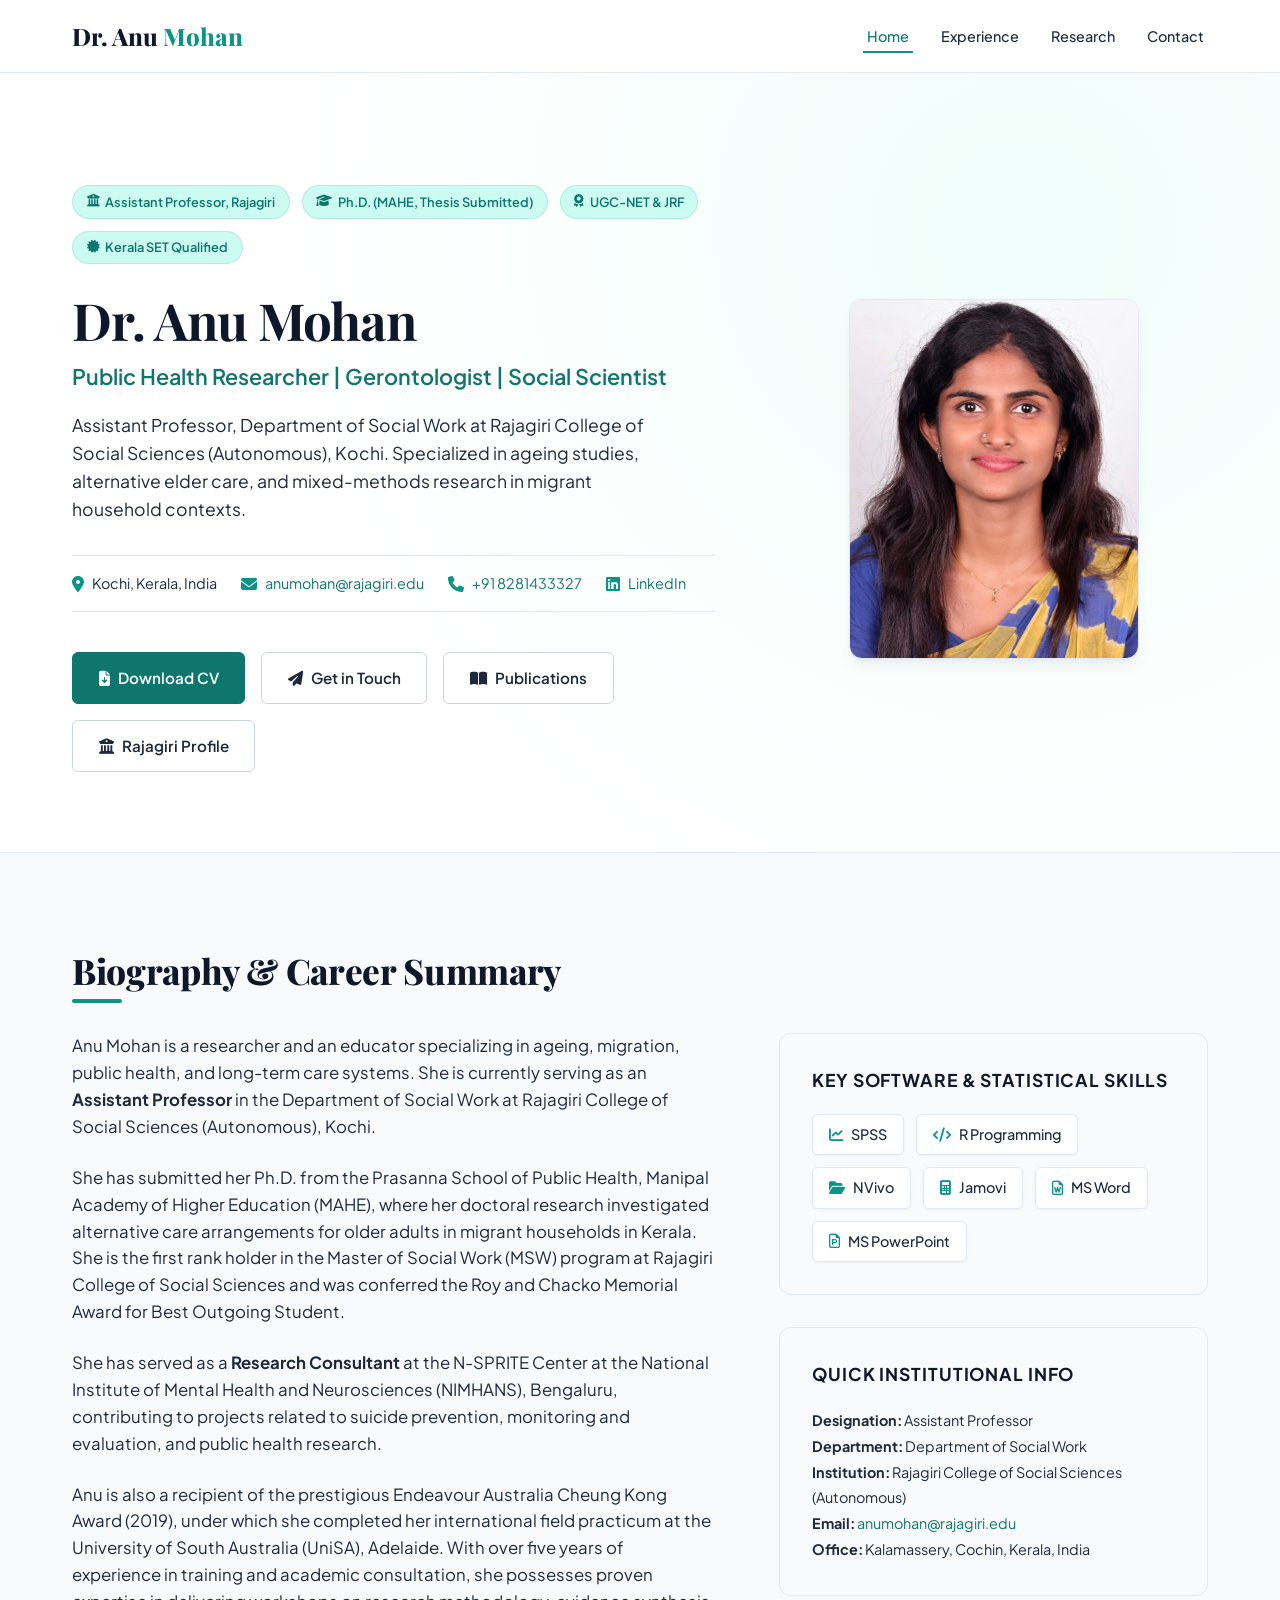
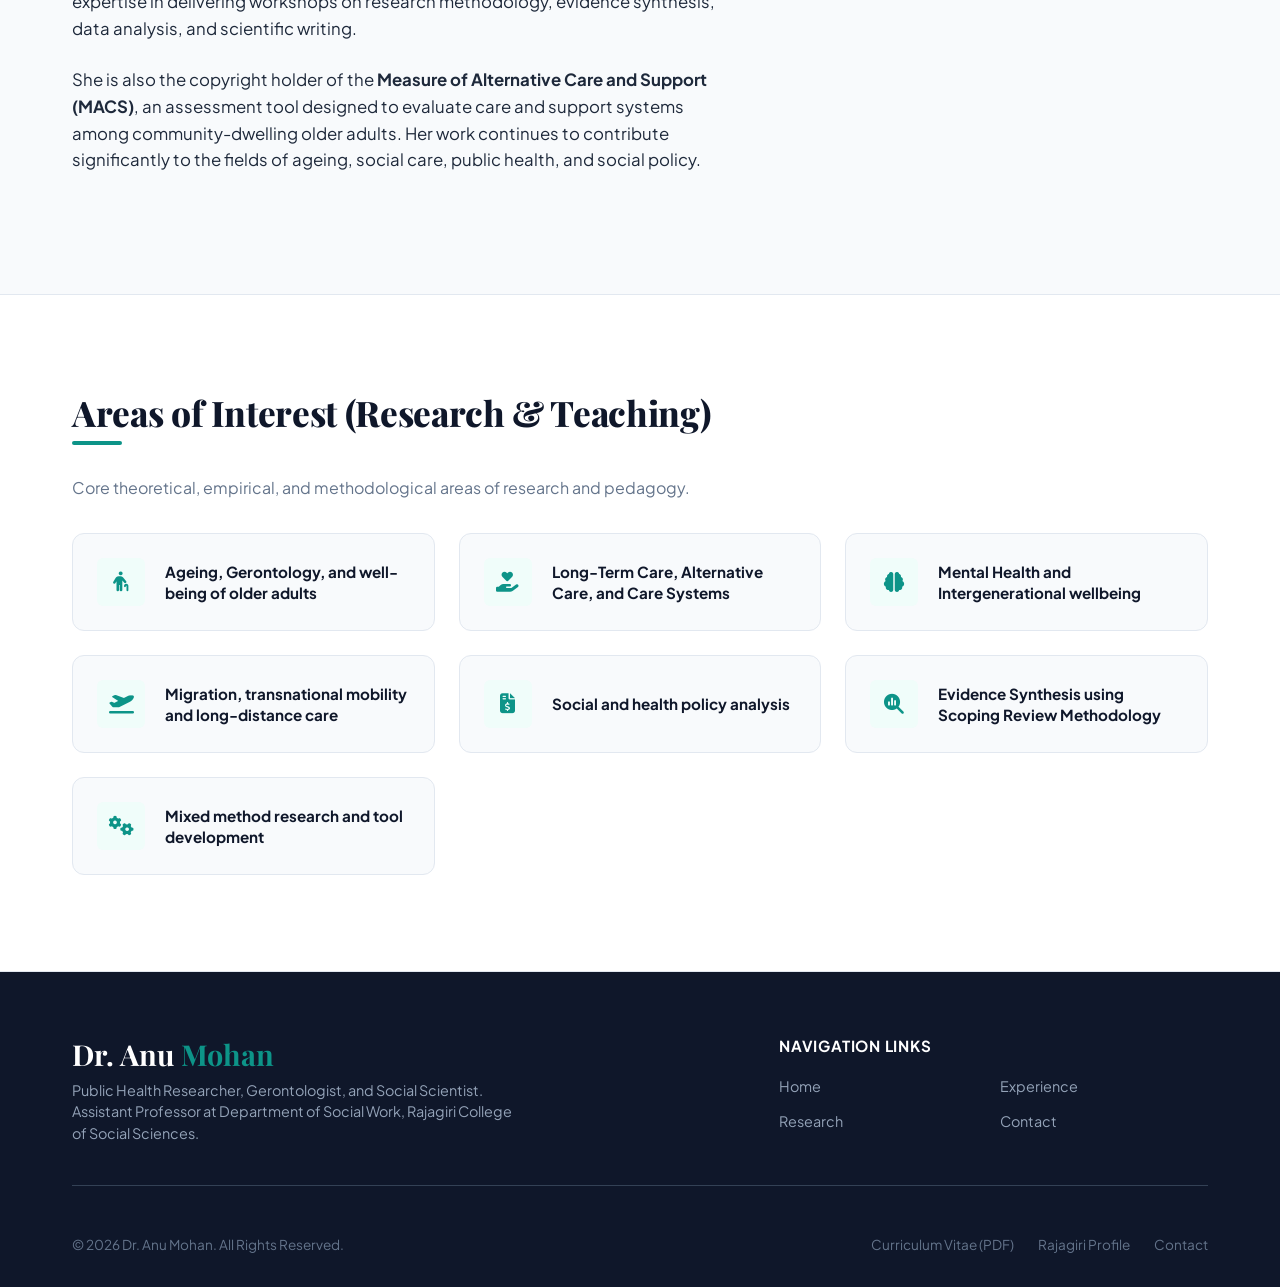
==== index.html @ 9c6a920e "feat: complete multi-page academic portfolio for Dr. Anu Mohan" ====
<!DOCTYPE html>
<html lang="en">
<head>
  <meta charset="UTF-8">
  <meta name="viewport" content="width=device-width, initial-scale=1.0">
  <title>Dr. Anu Mohan | Public Health Researcher & Gerontologist</title>
  <meta name="description" content="Academic portfolio of Dr. Anu Mohan, Assistant Professor, Public Health Researcher, Gerontologist, and Social Scientist specializing in ageing studies, alternative care, and mixed-methods research.">
  
  <!-- FontAwesome for Icons -->
  <link rel="stylesheet" href="https://cdnjs.cloudflare.com/ajax/libs/font-awesome/6.4.0/css/all.min.css">
  
  <!-- Custom Stylesheet -->
  <link rel="stylesheet" href="styles.css">
</head>
<body>

  <!-- Sticky Header & Navigation -->
  <header id="header">
    <div class="container header-container">
      <a href="index.html" class="logo">Dr. Anu <span>Mohan</span></a>
      <button class="menu-toggle" id="menu-toggle" aria-label="Toggle Navigation">
        <i class="fa-solid fa-bars"></i>
      </button>
      <nav>
        <ul class="nav-links" id="nav-links">
          <li><a href="index.html" class="nav-link active">Home</a></li>
          <li><a href="experience.html" class="nav-link">Experience</a></li>
          <li><a href="research.html" class="nav-link">Research</a></li>
          <li><a href="contact.html" class="nav-link">Contact</a></li>
        </ul>
      </nav>
    </div>
  </header>

  <!-- Hero Section -->
  <section class="hero" id="hero">
    <div class="container hero-grid">
      <div class="hero-text">
        <div class="hero-badges">
          <span class="badge"><i class="fa-solid fa-building-columns"></i> Assistant Professor, Rajagiri</span>
          <span class="badge"><i class="fa-solid fa-graduation-cap"></i> Ph.D. (MAHE, Thesis Submitted)</span>
          <span class="badge"><i class="fa-solid fa-award"></i> UGC-NET &amp; JRF</span>
          <span class="badge"><i class="fa-solid fa-certificate"></i> Kerala SET Qualified</span>
        </div>
        <h1 class="hero-title">Dr. Anu Mohan</h1>
        <div class="hero-headline">Public Health Researcher | Gerontologist | Social Scientist</div>
        <p class="hero-tagline">
          Assistant Professor, Department of Social Work at Rajagiri College of Social Sciences (Autonomous), Kochi. Specialized in ageing studies, alternative elder care, and mixed-methods research in migrant household contexts.
        </p>
        
        <div class="hero-meta">
          <div class="hero-meta-item">
            <i class="fa-solid fa-location-dot"></i>
            <span>Kochi, Kerala, India</span>
          </div>
          <div class="hero-meta-item">
            <i class="fa-solid fa-envelope"></i>
            <a href="mailto:anumohan@rajagiri.edu">anumohan@rajagiri.edu</a>
          </div>
          <div class="hero-meta-item">
            <i class="fa-solid fa-phone"></i>
            <a href="tel:+918281433327">+91 8281433327</a>
          </div>
          <div class="hero-meta-item">
            <i class="fa-brands fa-linkedin"></i>
            <a href="https://www.linkedin.com/school/rajagiri-college-of-social-sciences-autonomous" target="_blank">LinkedIn</a>
          </div>
        </div>

        <div class="hero-ctas">
          <a href="assets/Dr_Anu_Mohan_CV.pdf" class="btn btn-primary" download><i class="fa-solid fa-file-arrow-down"></i> Download CV</a>
          <a href="contact.html" class="btn btn-secondary"><i class="fa-solid fa-paper-plane"></i> Get in Touch</a>
          <a href="research.html" class="btn btn-secondary"><i class="fa-solid fa-book-open"></i> Publications</a>
          <a href="https://rajagiri.edu/faculty-profile-details/anu-mohan" target="_blank" rel="noopener noreferrer" class="btn btn-secondary" title="View official faculty profile at Rajagiri College"><i class="fa-solid fa-building-columns"></i> Rajagiri Profile</a>
        </div>
      </div>
      
      <div class="hero-img-container">
        <div class="hero-img-bg-deco"></div>
        <div class="hero-img-frame">
          <img src="assets/anu_mohan_profile.jpg" alt="Dr. Anu Mohan">
        </div>
      </div>
    </div>
  </section>

  <!-- Biography Summary Section -->
  <section class="about" id="about">
    <div class="container">
      <h2>Biography &amp; Career Summary</h2>
      <div class="about-grid">
        <div class="about-text">
          <p>
            Anu Mohan is a researcher and an educator specializing in ageing, migration, public health, and long-term care systems. She is currently serving as an <strong>Assistant Professor</strong> in the Department of Social Work at Rajagiri College of Social Sciences (Autonomous), Kochi.
          </p>
          <p>
            She has submitted her Ph.D. from the Prasanna School of Public Health, Manipal Academy of Higher Education (MAHE), where her doctoral research investigated alternative care arrangements for older adults in migrant households in Kerala. She is the first rank holder in the Master of Social Work (MSW) program at Rajagiri College of Social Sciences and was conferred the Roy and Chacko Memorial Award for Best Outgoing Student. 
          </p>
          <p>
            She has served as a <strong>Research Consultant</strong> at the N-SPRITE Center at the National Institute of Mental Health and Neurosciences (NIMHANS), Bengaluru, contributing to projects related to suicide prevention, monitoring and evaluation, and public health research. 
          </p>
          <p>
            Anu is also a recipient of the prestigious Endeavour Australia Cheung Kong Award (2019), under which she completed her international field practicum at the University of South Australia (UniSA), Adelaide. With over five years of experience in training and academic consultation, she possesses proven expertise in delivering workshops on research methodology, evidence synthesis, data analysis, and scientific writing.
          </p>
          <p>
            She is also the copyright holder of the <strong>Measure of Alternative Care and Support (MACS)</strong>, an assessment tool designed to evaluate care and support systems among community-dwelling older adults. Her work continues to contribute significantly to the fields of ageing, social care, public health, and social policy.
          </p>
        </div>
        
        <div>
          <div class="skills-wrapper" style="margin-bottom: 2rem;">
            <div class="skills-title">Key Software &amp; Statistical Skills</div>
            <div class="skills-tags">
              <div class="skill-tag"><i class="fa-solid fa-chart-line"></i> SPSS</div>
              <div class="skill-tag"><i class="fa-solid fa-code"></i> R Programming</div>
              <div class="skill-tag"><i class="fa-solid fa-folder-open"></i> NVivo</div>
              <div class="skill-tag"><i class="fa-solid fa-calculator"></i> Jamovi</div>
              <div class="skill-tag"><i class="fa-regular fa-file-word"></i> MS Word</div>
              <div class="skill-tag"><i class="fa-regular fa-file-powerpoint"></i> MS PowerPoint</div>
            </div>
          </div>

          <div class="skills-wrapper">
            <div class="skills-title">Quick Institutional Info</div>
            <ul style="list-style: none; font-size: 0.9rem; color: var(--text-secondary); line-height: 1.8;">
              <li><strong>Designation:</strong> Assistant Professor</li>
              <li><strong>Department:</strong> Department of Social Work</li>
              <li><strong>Institution:</strong> Rajagiri College of Social Sciences (Autonomous)</li>
              <li><strong>Email:</strong> <a href="mailto:anumohan@rajagiri.edu">anumohan@rajagiri.edu</a></li>
              <li><strong>Office:</strong> Kalamassery, Cochin, Kerala, India</li>
            </ul>
          </div>
        </div>
      </div>
    </div>
  </section>

  <!-- Areas of Interest Section -->
  <section class="interests" id="interests">
    <div class="container">
      <h2>Areas of Interest (Research &amp; Teaching)</h2>
      <p style="color: var(--text-muted); margin-bottom: 2rem;">Core theoretical, empirical, and methodological areas of research and pedagogy.</p>
      <div class="interest-grid">
        <div class="interest-card">
          <div class="interest-icon"><i class="fa-solid fa-person-cane"></i></div>
          <span>Ageing, Gerontology, and well-being of older adults</span>
        </div>
        <div class="interest-card">
          <div class="interest-icon"><i class="fa-solid fa-hand-holding-heart"></i></div>
          <span>Long-Term Care, Alternative Care, and Care Systems</span>
        </div>
        <div class="interest-card">
          <div class="interest-icon"><i class="fa-solid fa-brain"></i></div>
          <span>Mental Health and Intergenerational wellbeing</span>
        </div>
        <div class="interest-card">
          <div class="interest-icon"><i class="fa-solid fa-plane-departure"></i></div>
          <span>Migration, transnational mobility and long-distance care</span>
        </div>
        <div class="interest-card">
          <div class="interest-icon"><i class="fa-solid fa-file-invoice-dollar"></i></div>
          <span>Social and health policy analysis</span>
        </div>
        <div class="interest-card">
          <div class="interest-icon"><i class="fa-solid fa-magnifying-glass-chart"></i></div>
          <span>Evidence Synthesis using Scoping Review Methodology</span>
        </div>
        <div class="interest-card">
          <div class="interest-icon"><i class="fa-solid fa-gears"></i></div>
          <span>Mixed method research and tool development</span>
        </div>
      </div>
    </div>
  </section>

  <!-- Footer -->
  <footer>
    <div class="container">
      <div class="footer-grid">
        <div class="footer-brand">
          <h3>Dr. Anu <span>Mohan</span></h3>
          <p>Public Health Researcher, Gerontologist, and Social Scientist. Assistant Professor at Department of Social Work, Rajagiri College of Social Sciences.</p>
        </div>
        <div class="footer-links">
          <h4>Navigation Links</h4>
          <div class="footer-nav">
            <a href="index.html">Home</a>
            <a href="experience.html">Experience</a>
            <a href="research.html">Research</a>
            <a href="contact.html">Contact</a>
          </div>
        </div>
      </div>
      <div class="footer-bottom">
        <p>&copy; 2026 Dr. Anu Mohan. All Rights Reserved.</p>
        <div class="footer-bottom-links">
          <a href="assets/Dr_Anu_Mohan_CV.pdf" download>Curriculum Vitae (PDF)</a>
          <a href="https://rajagiri.edu/faculty-profile-details/anu-mohan" target="_blank" rel="noopener noreferrer">Rajagiri Profile</a>
          <a href="contact.html">Contact</a>
        </div>
      </div>
    </div>
  </footer>

  <!-- Custom JavaScript -->
  <script src="script.js"></script>
</body>
</html>
---- styles.css ----
@import url('https://fonts.googleapis.com/css2?family=Playfair+Display:ital,wght@0,400..900;1,400..900&family=Plus+Jakarta+Sans:ital,wght@0,200..800;1,200..800&display=swap');

/* CSS Variables */
:root {
  --primary: #0f766e; /* Deep Teal-Mint for text and links */
  --primary-hover: #115e59;
  --primary-light: #f0fdfa; /* Very soft pastel mint background */
  --primary-badge: #ccfbf1;
  --accent: #0d9488; /* Accent mint green */
  --bg-main: #ffffff; /* White background */
  --bg-card: #f8fafc; /* Slate-50 for cards */
  --bg-body: #ffffff;
  --text-main: #1e293b; /* Slate-800 for body text */
  --text-heading: #0f172a; /* Slate-900 for headings */
  --text-muted: #64748b; /* Slate-500 for metadata/subheadings */
  --border-color: #cbd5e1; /* Slate-300 for borders */
  --border-light: #e2e8f0; /* Slate-200 */
  --shadow-sm: 0 1px 3px rgba(15, 23, 42, 0.05);
  --shadow-md: 0 4px 6px -1px rgba(15, 23, 42, 0.05), 0 2px 4px -2px rgba(15, 23, 42, 0.05);
  --shadow-lg: 0 10px 15px -3px rgba(15, 23, 42, 0.06), 0 4px 6px -4px rgba(15, 23, 42, 0.06);
  --font-serif: 'Playfair Display', Georgia, serif;
  --font-sans: 'Plus Jakarta Sans', 'Inter', sans-serif;
  --transition: all 0.25s cubic-bezier(0.4, 0, 0.2, 1);
  --radius-sm: 6px;
  --radius-md: 12px;
  --radius-lg: 24px;
}

/* Reset and Global Styles */
* {
  box-sizing: border-box;
  margin: 0;
  padding: 0;
}

html {
  scroll-behavior: smooth;
  font-size: 16px;
}

body {
  font-family: var(--font-sans);
  color: var(--text-main);
  background-color: var(--bg-body);
  line-height: 1.6;
  -webkit-font-smoothing: antialiased;
}

h1, h2, h3, h4, h5, h6 {
  font-family: var(--font-serif);
  color: var(--text-heading);
  font-weight: 700;
  line-height: 1.25;
}

h1 {
  font-size: 2.8rem;
  letter-spacing: -0.02em;
}

h2 {
  font-size: 2.2rem;
  position: relative;
  margin-bottom: 2.5rem;
  font-weight: 800;
  letter-spacing: -0.01em;
}

h2::after {
  content: '';
  position: absolute;
  left: 0;
  bottom: -10px;
  width: 50px;
  height: 4px;
  background-color: var(--accent);
  border-radius: 2px;
}

h3 {
  font-size: 1.4rem;
  margin-bottom: 0.75rem;
}

a {
  color: var(--primary);
  text-decoration: none;
  transition: var(--transition);
}

a:hover {
  color: var(--primary-hover);
}

/* Page Layout */
.container {
  max-width: 1200px;
  margin: 0 auto;
  padding: 0 2rem;
}

section {
  padding: 6rem 0;
  border-bottom: 1px solid var(--border-light);
}

section:nth-of-type(even) {
  background-color: var(--bg-card);
}

.subpage-hero {
  padding: 5rem 0 3.5rem 0;
  background: radial-gradient(circle at 10% 20%, var(--primary-light) 0%, #ffffff 50%);
  border-bottom: 1px solid var(--border-light);
}

.subpage-hero h1 {
  font-size: 2.5rem;
  margin-bottom: 0.5rem;
}

.subpage-hero p {
  font-size: 1.1rem;
  color: var(--text-secondary);
}

/* Sticky Navigation Header */
header {
  position: sticky;
  top: 0;
  z-index: 100;
  background-color: rgba(255, 255, 255, 0.95);
  backdrop-filter: blur(8px);
  border-bottom: 1px solid var(--border-light);
  transition: var(--transition);
}

header.scrolled {
  box-shadow: var(--shadow-md);
}

.header-container {
  display: flex;
  justify-content: space-between;
  align-items: center;
  height: 4.5rem;
}

.logo {
  font-family: var(--font-serif);
  font-size: 1.5rem;
  font-weight: 800;
  color: var(--text-heading);
  white-space: nowrap; /* Prevent name from wrapping */
}

.logo span {
  color: var(--accent);
}

nav {
  display: flex;
  align-items: center;
}

.nav-links {
  display: flex;
  list-style: none;
  gap: 1.5rem;
}

.nav-links a {
  font-size: 0.9rem;
  font-weight: 500;
  color: var(--text-secondary);
  padding: 0.5rem 0.25rem;
  position: relative;
  white-space: nowrap;
}

.nav-links a::after {
  content: '';
  position: absolute;
  left: 0;
  bottom: 0;
  width: 0;
  height: 2px;
  background-color: var(--accent);
  transition: var(--transition);
}

.nav-links a:hover,
.nav-links a.active {
  color: var(--primary);
}

.nav-links a:hover::after,
.nav-links a.active::after {
  width: 100%;
}

.menu-toggle {
  display: none;
  background: none;
  border: none;
  font-size: 1.5rem;
  cursor: pointer;
  color: var(--text-heading);
}

/* Hero Section */
.hero {
  padding: 7rem 0 5rem 0;
  background: radial-gradient(circle at 80% 20%, var(--primary-light) 0%, #ffffff 60%);
  border-bottom: 1px solid var(--border-light);
}

.hero-grid {
  display: grid;
  grid-template-columns: 1.2fr 0.8fr;
  gap: 4rem;
  align-items: center;
}

.hero-text {
  display: flex;
  flex-direction: column;
}

.hero-badges {
  display: flex;
  flex-wrap: wrap;
  gap: 0.75rem;
  margin-bottom: 1.5rem;
}

.badge {
  background-color: var(--primary-badge);
  color: var(--primary);
  font-size: 0.8rem;
  font-weight: 600;
  padding: 0.35rem 0.85rem;
  border-radius: var(--radius-lg);
  border: 1px solid rgba(13, 148, 136, 0.15);
  display: inline-flex;
  align-items: center;
  gap: 0.35rem;
  white-space: nowrap;
}

.hero-title {
  margin-bottom: 0.5rem;
  font-size: 3.2rem;
  white-space: nowrap; /* Prevent hero name from wrapping on wide screens */
}

.hero-headline {
  font-family: var(--font-sans);
  font-size: 1.35rem;
  font-weight: 600;
  color: var(--primary);
  margin-bottom: 1rem;
}

.hero-tagline {
  font-size: 1.1rem;
  color: var(--text-secondary);
  margin-bottom: 2rem;
  max-width: 600px;
}

.hero-meta {
  display: flex;
  flex-wrap: wrap;
  gap: 1.5rem;
  margin-bottom: 2.5rem;
  font-size: 0.9rem;
  color: var(--text-secondary);
  border-top: 1px solid var(--border-light);
  border-bottom: 1px solid var(--border-light);
  padding: 1rem 0;
}

.hero-meta-item {
  display: flex;
  align-items: center;
  gap: 0.5rem;
}

.hero-meta-item i {
  color: var(--accent);
  font-size: 1rem;
}

.hero-ctas {
  display: flex;
  flex-wrap: wrap;
  gap: 1rem;
}

.btn {
  display: inline-flex;
  align-items: center;
  justify-content: center;
  gap: 0.5rem;
  font-size: 0.95rem;
  font-weight: 600;
  padding: 0.8rem 1.6rem;
  border-radius: var(--radius-sm);
  transition: var(--transition);
  cursor: pointer;
}

.btn-primary {
  background-color: var(--primary);
  color: #ffffff;
  border: 1px solid var(--primary);
}

.btn-primary:hover {
  background-color: var(--primary-hover);
  color: #ffffff;
  box-shadow: var(--shadow-md);
}

.btn-secondary {
  background-color: #ffffff;
  color: var(--text-main);
  border: 1px solid var(--border-color);
}

.btn-secondary:hover {
  background-color: var(--bg-card);
  border-color: var(--text-muted);
}

.hero-img-container {
  position: relative;
  display: flex;
  justify-content: center;
}

/* Updated profile picture frame: squircle / soft rectangular shape */
.hero-img-frame {
  position: relative;
  width: 290px;
  height: 360px;
  border-radius: var(--radius-md); /* Soft rectangular corners */
  background-color: #ffffff;
  box-shadow: var(--shadow-lg);
  border: 1px solid var(--border-light);
  overflow: hidden;
  transition: var(--transition);
  z-index: 1;
}

.hero-img-frame img {
  width: 100%;
  height: 100%;
  object-fit: cover;
  border-radius: var(--radius-md);
  transition: var(--transition);
}

.hero-img-frame:hover img {
  transform: scale(1.03);
}

/* Accent box shadow offset frame */
.hero-img-bg-deco {
  position: absolute;
  bottom: -15px;
  left: -15px;
  width: 100%;
  height: 100%;
  border-radius: var(--radius-md);
  border: 2px solid var(--accent);
  z-index: -1;
  opacity: 0.6;
  pointer-events: none;
  transition: var(--transition);
}

.hero-img-container:hover .hero-img-bg-deco {
  transform: translate(5px, 5px);
  opacity: 0.9;
}

/* About & Career Summary */
.about-grid {
  display: grid;
  grid-template-columns: 1.2fr 0.8fr;
  gap: 4rem;
}

.about-text p {
  margin-bottom: 1.5rem;
  font-size: 1.05rem;
}

.skills-wrapper {
  background-color: var(--bg-card);
  padding: 2rem;
  border-radius: var(--radius-md);
  border: 1px solid var(--border-light);
}

.skills-title {
  font-family: var(--font-sans);
  font-size: 1.1rem;
  font-weight: 700;
  margin-bottom: 1.25rem;
  color: var(--text-heading);
  text-transform: uppercase;
  letter-spacing: 0.05em;
}

.skills-tags {
  display: flex;
  flex-wrap: wrap;
  gap: 0.75rem;
}

.skill-tag {
  background-color: #ffffff;
  color: var(--text-main);
  border: 1px solid var(--border-light);
  padding: 0.5rem 1rem;
  border-radius: var(--radius-sm);
  font-size: 0.9rem;
  font-weight: 500;
  display: flex;
  align-items: center;
  gap: 0.5rem;
  box-shadow: var(--shadow-sm);
}

.skill-tag i {
  color: var(--accent);
}

/* Areas of Interest Grid */
.interest-grid {
  display: grid;
  grid-template-columns: repeat(auto-fill, minmax(280px, 1fr));
  gap: 1.5rem;
  margin-top: 2rem;
}

.interest-card {
  background-color: var(--bg-card);
  border: 1px solid var(--border-light);
  border-radius: var(--radius-md);
  padding: 1.5rem;
  transition: var(--transition);
  display: flex;
  align-items: center;
  gap: 1.25rem;
}

.interest-card:hover {
  transform: translateY(-2px);
  box-shadow: var(--shadow-md);
  border-color: var(--accent);
  background-color: #ffffff;
}

.interest-icon {
  width: 48px;
  height: 48px;
  border-radius: var(--radius-sm);
  background-color: var(--primary-light);
  color: var(--accent);
  display: flex;
  align-items: center;
  justify-content: center;
  font-size: 1.25rem;
  flex-shrink: 0;
}

.interest-card span {
  font-size: 0.95rem;
  font-weight: 700;
  color: var(--text-heading);
  font-family: var(--font-sans);
  line-height: 1.4;
}

/* PhD Focus Section */
.phd-wrapper {
  background-color: #ffffff;
  border: 1px solid var(--border-light);
  border-radius: var(--radius-md);
  padding: 3rem;
  box-shadow: var(--shadow-md);
  position: relative;
  overflow: hidden;
}

.phd-wrapper::before {
  content: '';
  position: absolute;
  top: 0;
  left: 0;
  width: 6px;
  height: 100%;
  background-color: var(--accent);
}

.phd-grid {
  display: grid;
  grid-template-columns: 1.4fr 0.6fr;
  gap: 3rem;
}

.phd-institution {
  font-size: 1.1rem;
  color: var(--primary);
  font-weight: 600;
  margin-bottom: 0.5rem;
  font-family: var(--font-sans);
}

.phd-title-block {
  margin-bottom: 1.5rem;
}

.phd-title-label {
  font-size: 0.85rem;
  text-transform: uppercase;
  letter-spacing: 0.05em;
  color: var(--text-muted);
  font-weight: 700;
  margin-bottom: 0.25rem;
}

.phd-dissertation-title {
  font-size: 1.6rem;
  font-style: italic;
  line-height: 1.4;
  color: var(--text-heading);
}

.phd-description {
  font-size: 1rem;
  color: var(--text-secondary);
}

.copyright-card {
  background-color: var(--primary-light);
  border: 1px dashed var(--accent);
  padding: 1.5rem;
  border-radius: var(--radius-md);
  display: flex;
  flex-direction: column;
  justify-content: center;
  align-items: flex-start;
}

.copyright-badge {
  background-color: var(--accent);
  color: #ffffff;
  font-size: 0.75rem;
  text-transform: uppercase;
  font-weight: 700;
  padding: 0.25rem 0.5rem;
  border-radius: 4px;
  margin-bottom: 0.75rem;
  letter-spacing: 0.05em;
}

.copyright-name {
  font-size: 1rem;
  font-weight: 700;
  color: var(--text-heading);
  margin-bottom: 0.25rem;
}

.copyright-reg {
  font-size: 0.85rem;
  color: var(--text-secondary);
}

/* Experience & Education Dual Layout */
.timeline-section-grid {
  display: grid;
  grid-template-columns: 1.1fr 0.9fr;
  gap: 4rem;
}

.timeline {
  position: relative;
  padding-left: 2rem;
}

.timeline::before {
  content: '';
  position: absolute;
  left: 5px;
  top: 8px;
  bottom: 8px;
  width: 2px;
  background-color: var(--border-light);
}

.timeline-item {
  position: relative;
  margin-bottom: 2.5rem;
}

.timeline-item:last-child {
  margin-bottom: 0;
}

.timeline-node {
  position: absolute;
  left: -2rem;
  top: 6px;
  width: 12px;
  height: 12px;
  border-radius: 50%;
  background-color: #ffffff;
  border: 3px solid var(--accent);
  z-index: 2;
  transition: var(--transition);
}

.timeline-item:hover .timeline-node {
  background-color: var(--accent);
  transform: scale(1.2);
}

.timeline-date {
  font-size: 0.85rem;
  font-weight: 700;
  color: var(--primary);
  margin-bottom: 0.25rem;
  letter-spacing: 0.05em;
  text-transform: uppercase;
}

.timeline-title {
  font-size: 1.15rem;
  font-family: var(--font-sans);
  color: var(--text-heading);
  font-weight: 700;
  margin-bottom: 0.15rem;
}

.timeline-subtitle {
  font-size: 0.95rem;
  color: var(--text-secondary);
  font-weight: 600;
  margin-bottom: 0.75rem;
}

.timeline-details {
  font-size: 0.9rem;
  color: var(--text-secondary);
  list-style-type: none;
}

.timeline-details li {
  margin-bottom: 0.4rem;
  position: relative;
  padding-left: 1rem;
}

.timeline-details li::before {
  content: "•";
  position: absolute;
  left: 0;
  color: var(--accent);
}

.timeline-details ul {
  list-style-type: none;
  padding-left: 1rem;
  margin-top: 0.3rem;
}

.timeline-details ul li::before {
  content: "-";
  color: var(--text-muted);
}

.education-card {
  background-color: #ffffff;
  border: 1px solid var(--border-light);
  padding: 1.5rem;
  border-radius: var(--radius-md);
  margin-bottom: 1.5rem;
  box-shadow: var(--shadow-sm);
  transition: var(--transition);
}

.education-card:hover {
  transform: translateY(-2px);
  box-shadow: var(--shadow-md);
  border-color: var(--border-color);
}

.education-degree {
  font-size: 1.1rem;
  font-family: var(--font-sans);
  font-weight: 700;
  color: var(--text-heading);
}

.education-inst {
  font-size: 0.95rem;
  color: var(--primary);
  font-weight: 600;
  margin: 0.25rem 0 0.5rem 0;
}

.education-meta {
  display: flex;
  justify-content: space-between;
  font-size: 0.85rem;
  color: var(--text-muted);
  font-weight: 500;
}

.education-grade {
  color: var(--accent);
  font-weight: 700;
}

/* Honors and Awards Section */
.awards-grid {
  display: grid;
  grid-template-columns: repeat(auto-fill, minmax(280px, 1fr));
  gap: 1.5rem;
}

.award-card {
  background-color: #ffffff;
  border: 1px solid var(--border-light);
  border-radius: var(--radius-md);
  padding: 1.5rem;
  display: flex;
  gap: 1rem;
  transition: var(--transition);
  box-shadow: var(--shadow-sm);
}

.award-card:hover {
  transform: translateY(-3px);
  box-shadow: var(--shadow-md);
  border-color: var(--accent);
}

.award-icon-box {
  width: 45px;
  height: 45px;
  border-radius: 50%;
  background-color: var(--primary-light);
  color: var(--accent);
  display: flex;
  align-items: center;
  justify-content: center;
  font-size: 1.25rem;
  flex-shrink: 0;
}

.award-content {
  display: flex;
  flex-direction: column;
}

.award-year {
  font-size: 0.85rem;
  font-weight: 700;
  color: var(--primary);
  margin-bottom: 0.25rem;
}

.award-title {
  font-size: 1rem;
  font-family: var(--font-sans);
  font-weight: 700;
  color: var(--text-heading);
  margin-bottom: 0.25rem;
}

.award-issuer {
  font-size: 0.85rem;
  color: var(--text-muted);
  line-height: 1.4;
}

/* Fieldwork and Community Projects */
.fieldwork-grid {
  display: grid;
  grid-template-columns: repeat(auto-fit, minmax(340px, 1fr));
  gap: 2rem;
}

.fieldwork-card {
  background-color: #ffffff;
  border: 1px solid var(--border-light);
  border-radius: var(--radius-md);
  padding: 2rem;
  box-shadow: var(--shadow-sm);
  transition: var(--transition);
  display: flex;
  flex-direction: column;
}

.fieldwork-card:hover {
  transform: translateY(-3px);
  box-shadow: var(--shadow-md);
  border-color: var(--border-color);
}

.fieldwork-header {
  display: flex;
  justify-content: space-between;
  align-items: flex-start;
  margin-bottom: 1rem;
}

.fieldwork-org {
  font-size: 1.15rem;
  font-family: var(--font-sans);
  font-weight: 700;
  color: var(--text-heading);
  margin-right: 1rem;
}

.fieldwork-loc {
  font-size: 0.85rem;
  color: var(--text-muted);
  font-weight: 600;
}

.fieldwork-date {
  font-size: 0.85rem;
  color: var(--primary);
  font-weight: 700;
  margin-bottom: 0.75rem;
  text-transform: uppercase;
}

.fieldwork-desc {
  font-size: 0.9rem;
  color: var(--text-secondary);
  flex-grow: 1;
}

.fieldwork-desc li {
  margin-bottom: 0.5rem;
  position: relative;
  padding-left: 1rem;
  list-style: none;
}

.fieldwork-desc li::before {
  content: "•";
  position: absolute;
  left: 0;
  color: var(--accent);
}

/* Research Publications Section */
.publications-ctrl {
  background-color: var(--bg-card);
  padding: 1.5rem;
  border-radius: var(--radius-md);
  border: 1px solid var(--border-light);
  margin-bottom: 2.5rem;
  display: flex;
  flex-direction: column;
  gap: 1.25rem;
}

.search-box-wrapper {
  position: relative;
  width: 100%;
}

.search-box-wrapper i {
  position: absolute;
  left: 1.25rem;
  top: 50%;
  transform: translateY(-50%);
  color: var(--text-muted);
}

.pub-search {
  width: 100%;
  padding: 0.85rem 1rem 0.85rem 3rem;
  font-family: var(--font-sans);
  font-size: 0.95rem;
  border: 1px solid var(--border-color);
  border-radius: var(--radius-sm);
  outline: none;
  transition: var(--transition);
}

.pub-search:focus {
  border-color: var(--accent);
  box-shadow: 0 0 0 3px rgba(13, 148, 136, 0.15);
}

.filter-chips {
  display: flex;
  flex-wrap: wrap;
  gap: 0.5rem;
}

.filter-chip {
  background-color: #ffffff;
  color: var(--text-secondary);
  border: 1px solid var(--border-light);
  padding: 0.4rem 1rem;
  border-radius: var(--radius-lg);
  font-size: 0.85rem;
  font-weight: 600;
  cursor: pointer;
  transition: var(--transition);
}

.filter-chip:hover {
  border-color: var(--accent);
  color: var(--primary);
}

.filter-chip.active {
  background-color: var(--primary);
  color: #ffffff;
  border-color: var(--primary);
}

.publications-list {
  display: flex;
  flex-direction: column;
  gap: 1.5rem;
}

.pub-card {
  background-color: #ffffff;
  border: 1px solid var(--border-light);
  border-radius: var(--radius-md);
  padding: 2rem;
  box-shadow: var(--shadow-sm);
  transition: var(--transition);
  display: grid;
  grid-template-columns: 1fr auto;
  gap: 2rem;
  align-items: center;
}

.pub-card:hover {
  border-color: var(--accent);
  box-shadow: var(--shadow-md);
}

.pub-content {
  display: flex;
  flex-direction: column;
}

.pub-meta-row {
  display: flex;
  align-items: center;
  gap: 0.75rem;
  margin-bottom: 0.75rem;
  flex-wrap: wrap;
}

.pub-journal-badge {
  background-color: var(--primary-light);
  color: var(--primary);
  font-size: 0.75rem;
  font-weight: 700;
  padding: 0.25rem 0.6rem;
  border-radius: 4px;
  text-transform: uppercase;
  letter-spacing: 0.03em;
}

.pub-year-badge {
  background-color: var(--border-light);
  color: var(--text-secondary);
  font-size: 0.75rem;
  font-weight: 700;
  padding: 0.25rem 0.6rem;
  border-radius: 4px;
}

.pub-title {
  font-size: 1.2rem;
  font-family: var(--font-sans);
  font-weight: 700;
  color: var(--text-heading);
  margin-bottom: 0.5rem;
  line-height: 1.45;
}

.pub-authors {
  font-size: 0.95rem;
  color: var(--text-secondary);
  margin-bottom: 0.5rem;
}

.pub-authors strong {
  color: var(--text-heading);
  text-decoration: underline;
  text-decoration-color: var(--accent);
}

.pub-journal {
  font-size: 0.9rem;
  color: var(--text-muted);
  font-style: italic;
  margin-bottom: 0.5rem;
}

.pub-journal strong {
  font-style: normal;
  font-weight: 700;
}

.pub-doi {
  font-size: 0.85rem;
  color: var(--primary);
  font-weight: 500;
}

.pub-action {
  flex-shrink: 0;
}

.pub-no-results {
  text-align: center;
  padding: 4rem 2rem;
  color: var(--text-muted);
  font-size: 1.1rem;
  background-color: var(--bg-card);
  border-radius: var(--radius-md);
  border: 1px dashed var(--border-color);
  display: none;
}

/* Presentations Section */
.pres-tabs {
  display: flex;
  justify-content: center;
  gap: 0.5rem;
  margin-bottom: 3rem;
  flex-wrap: wrap;
  border-bottom: 1px solid var(--border-light);
  padding-bottom: 1rem;
}

.pres-tab-btn {
  background: none;
  border: none;
  color: var(--text-secondary);
  font-family: var(--font-sans);
  font-size: 1rem;
  font-weight: 600;
  padding: 0.5rem 1.5rem;
  cursor: pointer;
  position: relative;
  transition: var(--transition);
}

.pres-tab-btn:hover {
  color: var(--primary);
}

.pres-tab-btn.active {
  color: var(--primary);
}

.pres-tab-btn.active::after {
  content: '';
  position: absolute;
  left: 0;
  bottom: -1.05rem;
  width: 100%;
  height: 3px;
  background-color: var(--primary);
  border-radius: 2px 2px 0 0;
}

.pres-list {
  display: flex;
  flex-direction: column;
  gap: 1.5rem;
  max-width: 900px;
  margin: 0 auto;
}

.pres-card {
  background-color: #ffffff;
  border: 1px solid var(--border-light);
  border-radius: var(--radius-md);
  padding: 1.75rem;
  box-shadow: var(--shadow-sm);
  transition: var(--transition);
  display: flex;
  gap: 1.5rem;
}

.pres-card:hover {
  border-color: var(--accent);
  box-shadow: var(--shadow-md);
  transform: translateY(-2px);
}

.pres-date-badge {
  background-color: var(--primary-light);
  color: var(--primary);
  border: 1px solid rgba(13, 148, 136, 0.15);
  font-size: 0.85rem;
  font-weight: 700;
  padding: 0.5rem;
  border-radius: var(--radius-sm);
  text-align: center;
  height: fit-content;
  min-width: 100px;
  text-transform: uppercase;
  letter-spacing: 0.05em;
  flex-shrink: 0;
}

.pres-content {
  display: flex;
  flex-direction: column;
}

.pres-title {
  font-size: 1.15rem;
  font-family: var(--font-sans);
  font-weight: 700;
  color: var(--text-heading);
  margin-bottom: 0.5rem;
  line-height: 1.4;
}

.pres-details {
  font-size: 0.95rem;
  color: var(--text-secondary);
  line-height: 1.5;
}

.pres-details em {
  font-style: italic;
  color: var(--text-heading);
}

/* Resource Person & Invited Lectures */
.talks-grid {
  display: grid;
  grid-template-columns: repeat(auto-fill, minmax(320px, 1fr));
  gap: 2rem;
}

.talks-card {
  background-color: #ffffff;
  border: 1px solid var(--border-light);
  border-radius: var(--radius-md);
  padding: 1.75rem;
  box-shadow: var(--shadow-sm);
  transition: var(--transition);
  display: flex;
  flex-direction: column;
}

.talks-card:hover {
  border-color: var(--accent);
  box-shadow: var(--shadow-md);
  transform: translateY(-3px);
}

.talks-header {
  display: flex;
  justify-content: space-between;
  align-items: flex-start;
  margin-bottom: 0.75rem;
}

.talks-year {
  font-size: 0.85rem;
  font-weight: 700;
  color: var(--primary);
  background-color: var(--primary-light);
  padding: 0.25rem 0.5rem;
  border-radius: 4px;
}

.talks-type {
  font-size: 0.85rem;
  color: var(--text-muted);
  font-weight: 600;
  text-transform: uppercase;
  letter-spacing: 0.05em;
}

.talks-title {
  font-size: 1.1rem;
  font-family: var(--font-sans);
  font-weight: 700;
  color: var(--text-heading);
  margin-bottom: 0.75rem;
  line-height: 1.4;
}

.talks-org {
  font-size: 0.9rem;
  color: var(--text-secondary);
  flex-grow: 1;
}

/* Certifications & Advanced Trainings */
.cert-grid {
  display: grid;
  grid-template-columns: 1fr 1fr;
  gap: 3rem;
}

.cert-category-title {
  font-size: 1.4rem;
  margin-bottom: 1.5rem;
  color: var(--text-heading);
  border-bottom: 2px solid var(--border-light);
  padding-bottom: 0.5rem;
}

.cert-list {
  display: flex;
  flex-direction: column;
  gap: 1rem;
}

.cert-item {
  background-color: #ffffff;
  border: 1px solid var(--border-light);
  border-radius: var(--radius-sm);
  padding: 1rem 1.25rem;
  display: flex;
  justify-content: space-between;
  align-items: center;
  transition: var(--transition);
}

.cert-item:hover {
  border-color: var(--accent);
  background-color: var(--bg-card);
}

.cert-name {
  font-size: 0.95rem;
  font-weight: 600;
  color: var(--text-heading);
  padding-right: 1rem;
}

.cert-issuer {
  font-size: 0.85rem;
  color: var(--primary);
  font-weight: 700;
  flex-shrink: 0;
}

.cert-date {
  font-size: 0.8rem;
  color: var(--text-muted);
  font-weight: 500;
  margin-top: 0.15rem;
}

/* References Section */
.ref-grid {
  display: grid;
  grid-template-columns: 1fr 1fr;
  gap: 2.5rem;
  max-width: 900px;
  margin: 0 auto;
}

.ref-card {
  background-color: #ffffff;
  border: 1px solid var(--border-light);
  border-radius: var(--radius-md);
  padding: 2.25rem;
  box-shadow: var(--shadow-sm);
  transition: var(--transition);
  position: relative;
}

.ref-card:hover {
  border-color: var(--accent);
  box-shadow: var(--shadow-md);
}

.ref-card i.quote-icon {
  position: absolute;
  top: 1.5rem;
  right: 1.5rem;
  font-size: 2.5rem;
  color: var(--primary-light);
  pointer-events: none;
}

.ref-name {
  font-size: 1.3rem;
  font-family: var(--font-sans);
  font-weight: 700;
  color: var(--text-heading);
  margin-bottom: 0.25rem;
}

.ref-title {
  font-size: 0.95rem;
  color: var(--primary);
  font-weight: 600;
  margin-bottom: 0.25rem;
}

.ref-dept {
  font-size: 0.9rem;
  color: var(--text-secondary);
  margin-bottom: 1.25rem;
  line-height: 1.4;
}

.ref-contact-info {
  display: flex;
  flex-direction: column;
  gap: 0.5rem;
  font-size: 0.9rem;
  border-top: 1px solid var(--border-light);
  padding-top: 1rem;
}

.ref-link {
  display: flex;
  align-items: center;
  gap: 0.5rem;
  color: var(--text-secondary);
}

.ref-link:hover {
  color: var(--primary);
}

.ref-link i {
  color: var(--accent);
  width: 16px;
  text-align: center;
}

/* Contact Form Section */
.contact-grid {
  display: grid;
  grid-template-columns: 0.8fr 1.2fr;
  gap: 4rem;
}

.contact-info-panel {
  display: flex;
  flex-direction: column;
  gap: 2rem;
}

.contact-info-card {
  display: flex;
  gap: 1.25rem;
  align-items: flex-start;
}

.contact-icon {
  width: 50px;
  height: 50px;
  border-radius: 50%;
  background-color: var(--primary-light);
  color: var(--accent);
  display: flex;
  align-items: center;
  justify-content: center;
  font-size: 1.2rem;
  flex-shrink: 0;
}

.contact-details h4 {
  font-family: var(--font-sans);
  font-size: 1rem;
  font-weight: 700;
  margin-bottom: 0.25rem;
}

.contact-details p, .contact-details a {
  font-size: 0.95rem;
  color: var(--text-secondary);
}

.social-links {
  display: flex;
  gap: 1rem;
  margin-top: 1.5rem;
}

.social-btn {
  width: 40px;
  height: 40px;
  border-radius: 50%;
  background-color: var(--bg-card);
  color: var(--text-secondary);
  display: flex;
  align-items: center;
  justify-content: center;
  font-size: 1.1rem;
  border: 1px solid var(--border-light);
  transition: var(--transition);
}

.social-btn:hover {
  background-color: var(--primary);
  color: #ffffff;
  border-color: var(--primary);
  transform: translateY(-2px);
}

.contact-form-wrapper {
  background-color: #ffffff;
  border: 1px solid var(--border-light);
  padding: 3rem;
  border-radius: var(--radius-md);
  box-shadow: var(--shadow-md);
}

.form-group {
  margin-bottom: 1.5rem;
}

.form-group label {
  display: block;
  font-size: 0.85rem;
  font-weight: 700;
  color: var(--text-heading);
  margin-bottom: 0.5rem;
  text-transform: uppercase;
  letter-spacing: 0.05em;
}

.form-control {
  width: 100%;
  padding: 0.85rem 1rem;
  font-family: var(--font-sans);
  font-size: 0.95rem;
  color: var(--text-main);
  background-color: #ffffff;
  border: 1px solid var(--border-color);
  border-radius: var(--radius-sm);
  outline: none;
  transition: var(--transition);
}

.form-control:focus {
  border-color: var(--accent);
  box-shadow: 0 0 0 3px rgba(13, 148, 136, 0.15);
}

textarea.form-control {
  resize: vertical;
  min-height: 150px;
}

/* Footer styling */
footer {
  background-color: var(--text-heading);
  color: #cbd5e1;
  padding: 4rem 0 2rem 0;
  font-size: 0.9rem;
}

.footer-grid {
  display: grid;
  grid-template-columns: 1.5fr 1fr;
  gap: 4rem;
  margin-bottom: 3rem;
  border-bottom: 1px solid #334155;
  padding-bottom: 2.5rem;
}

.footer-brand h3 {
  color: #ffffff;
  font-size: 1.8rem;
  margin-bottom: 0.5rem;
}

.footer-brand h3 span {
  color: var(--accent);
}

.footer-brand p {
  color: #94a3b8;
  max-width: 450px;
  line-height: 1.5;
}

.footer-links h4 {
  color: #ffffff;
  font-family: var(--font-sans);
  font-size: 0.95rem;
  font-weight: 700;
  margin-bottom: 1.25rem;
  text-transform: uppercase;
  letter-spacing: 0.05em;
}

.footer-nav {
  display: grid;
  grid-template-columns: 1fr 1fr;
  gap: 0.75rem;
}

.footer-nav a {
  color: #94a3b8;
}

.footer-nav a:hover {
  color: #ffffff;
  padding-left: 5px;
}

.footer-bottom {
  display: flex;
  justify-content: space-between;
  align-items: center;
  flex-wrap: wrap;
  gap: 1.5rem;
  color: #64748b;
  font-size: 0.85rem;
}

.footer-bottom-links {
  display: flex;
  gap: 1.5rem;
}

.footer-bottom-links a {
  color: #64748b;
}

.footer-bottom-links a:hover {
  color: #cbd5e1;
}

/* Form Success Overlay / Modal Alert */
.modal-overlay {
  position: fixed;
  top: 0;
  left: 0;
  right: 0;
  bottom: 0;
  background-color: rgba(15, 23, 42, 0.6);
  backdrop-filter: blur(4px);
  z-index: 1000;
  display: flex;
  align-items: center;
  justify-content: center;
  opacity: 0;
  pointer-events: none;
  transition: opacity 0.3s ease;
}

.modal-overlay.active {
  opacity: 1;
  pointer-events: auto;
}

.modal-content {
  background-color: #ffffff;
  padding: 3rem 2.5rem;
  border-radius: var(--radius-md);
  max-width: 450px;
  width: 90%;
  text-align: center;
  box-shadow: var(--shadow-lg);
  transform: translateY(20px);
  transition: transform 0.3s ease;
}

.modal-overlay.active .modal-content {
  transform: translateY(0);
}

.modal-icon {
  width: 65px;
  height: 65px;
  border-radius: 50%;
  background-color: var(--primary-light);
  color: var(--accent);
  display: flex;
  align-items: center;
  justify-content: center;
  font-size: 2rem;
  margin: 0 auto 1.5rem auto;
}

.modal-title {
  font-size: 1.5rem;
  color: var(--text-heading);
  margin-bottom: 0.75rem;
}

.modal-text {
  font-size: 0.95rem;
  color: var(--text-secondary);
  margin-bottom: 1.5rem;
}

/* Responsive Styles */
@media (max-width: 1024px) {
  h1 {
    font-size: 2.4rem;
  }
  .hero-grid,
  .about-grid,
  .phd-grid,
  .timeline-section-grid,
  .contact-grid {
    grid-template-columns: 1fr;
    gap: 3rem;
  }
  .hero-img-container {
    order: -1;
  }
  .phd-wrapper::before {
    height: 6px;
    width: 100%;
  }
  .phd-wrapper {
    padding: 2.25rem;
  }
  .copyright-card {
    padding: 1.5rem;
    align-items: center;
    text-align: center;
  }
  .cert-grid {
    grid-template-columns: 1fr;
    gap: 2.5rem;
  }
  .ref-grid {
    grid-template-columns: 1fr;
    gap: 2rem;
  }
}

@media (max-width: 768px) {
  header {
    padding: 0.5rem 0;
  }
  .nav-links {
    position: fixed;
    top: 4.5rem;
    left: 0;
    right: 0;
    background-color: #ffffff;
    border-bottom: 1px solid var(--border-light);
    flex-direction: column;
    padding: 2rem;
    gap: 1.5rem;
    box-shadow: var(--shadow-md);
    opacity: 0;
    visibility: hidden;
    pointer-events: none;
    transform: translateY(-10px);
    transition: var(--transition);
  }
  .nav-links.active {
    opacity: 1;
    visibility: visible;
    pointer-events: auto;
    transform: translateY(0);
  }
  .menu-toggle {
    display: block;
  }
  .hero {
    padding: 5rem 0 4rem 0;
  }
  .hero-title {
    font-size: 2.2rem;
    white-space: normal; /* Allow wrapping on small mobile screens */
  }
  .pub-card {
    grid-template-columns: 1fr;
    gap: 1rem;
  }
  .pub-action {
    align-self: flex-start;
  }
  .pres-card {
    flex-direction: column;
    gap: 1rem;
  }
  .pres-date-badge {
    width: fit-content;
  }
  .footer-grid {
    grid-template-columns: 1fr;
    gap: 2rem;
  }
}

@media (max-width: 480px) {
  .hero-meta {
    flex-direction: column;
    gap: 0.75rem;
  }
  .hero-ctas {
    flex-direction: column;
    width: 100%;
  }
  .hero-ctas .btn {
    width: 100%;
  }
  .hero-img-frame {
    width: 240px;
    height: 300px;
  }
  .phd-dissertation-title {
    font-size: 1.3rem;
  }
  .contact-form-wrapper {
    padding: 2rem 1.5rem;
  }
}
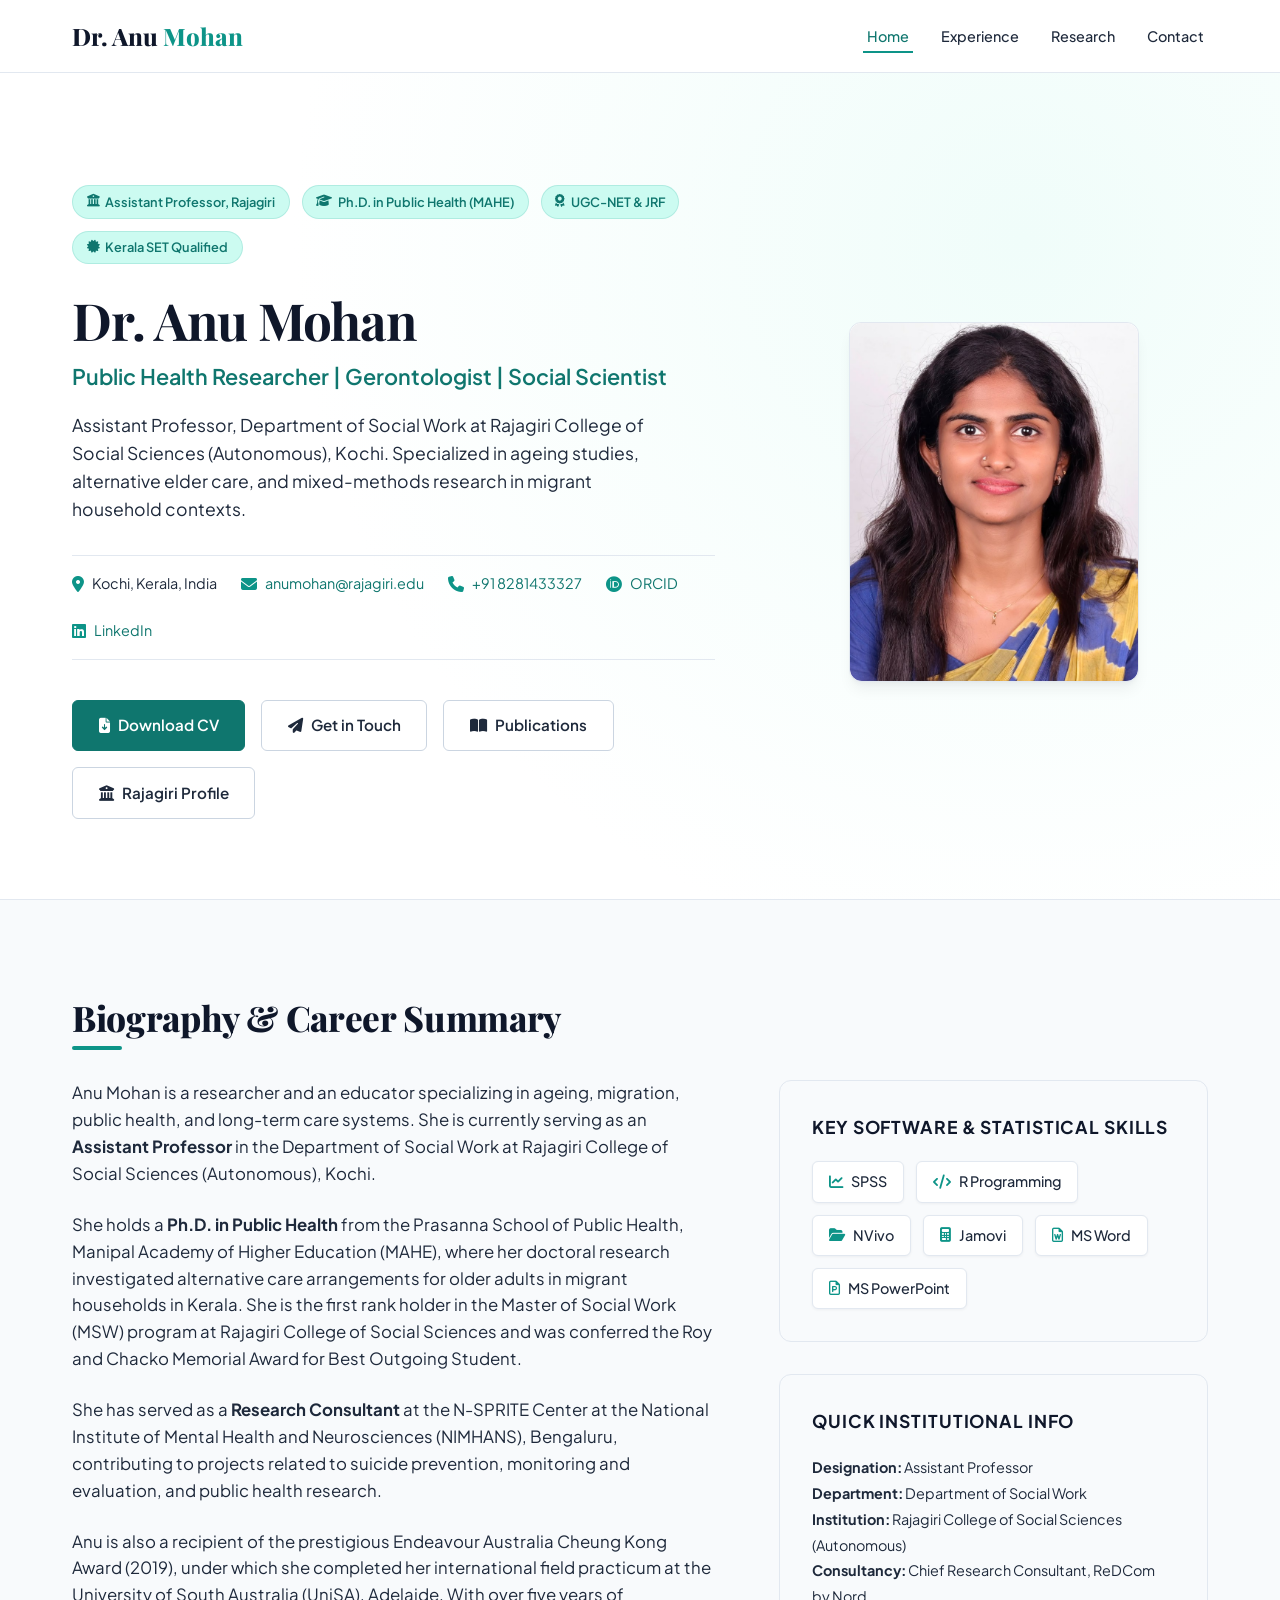
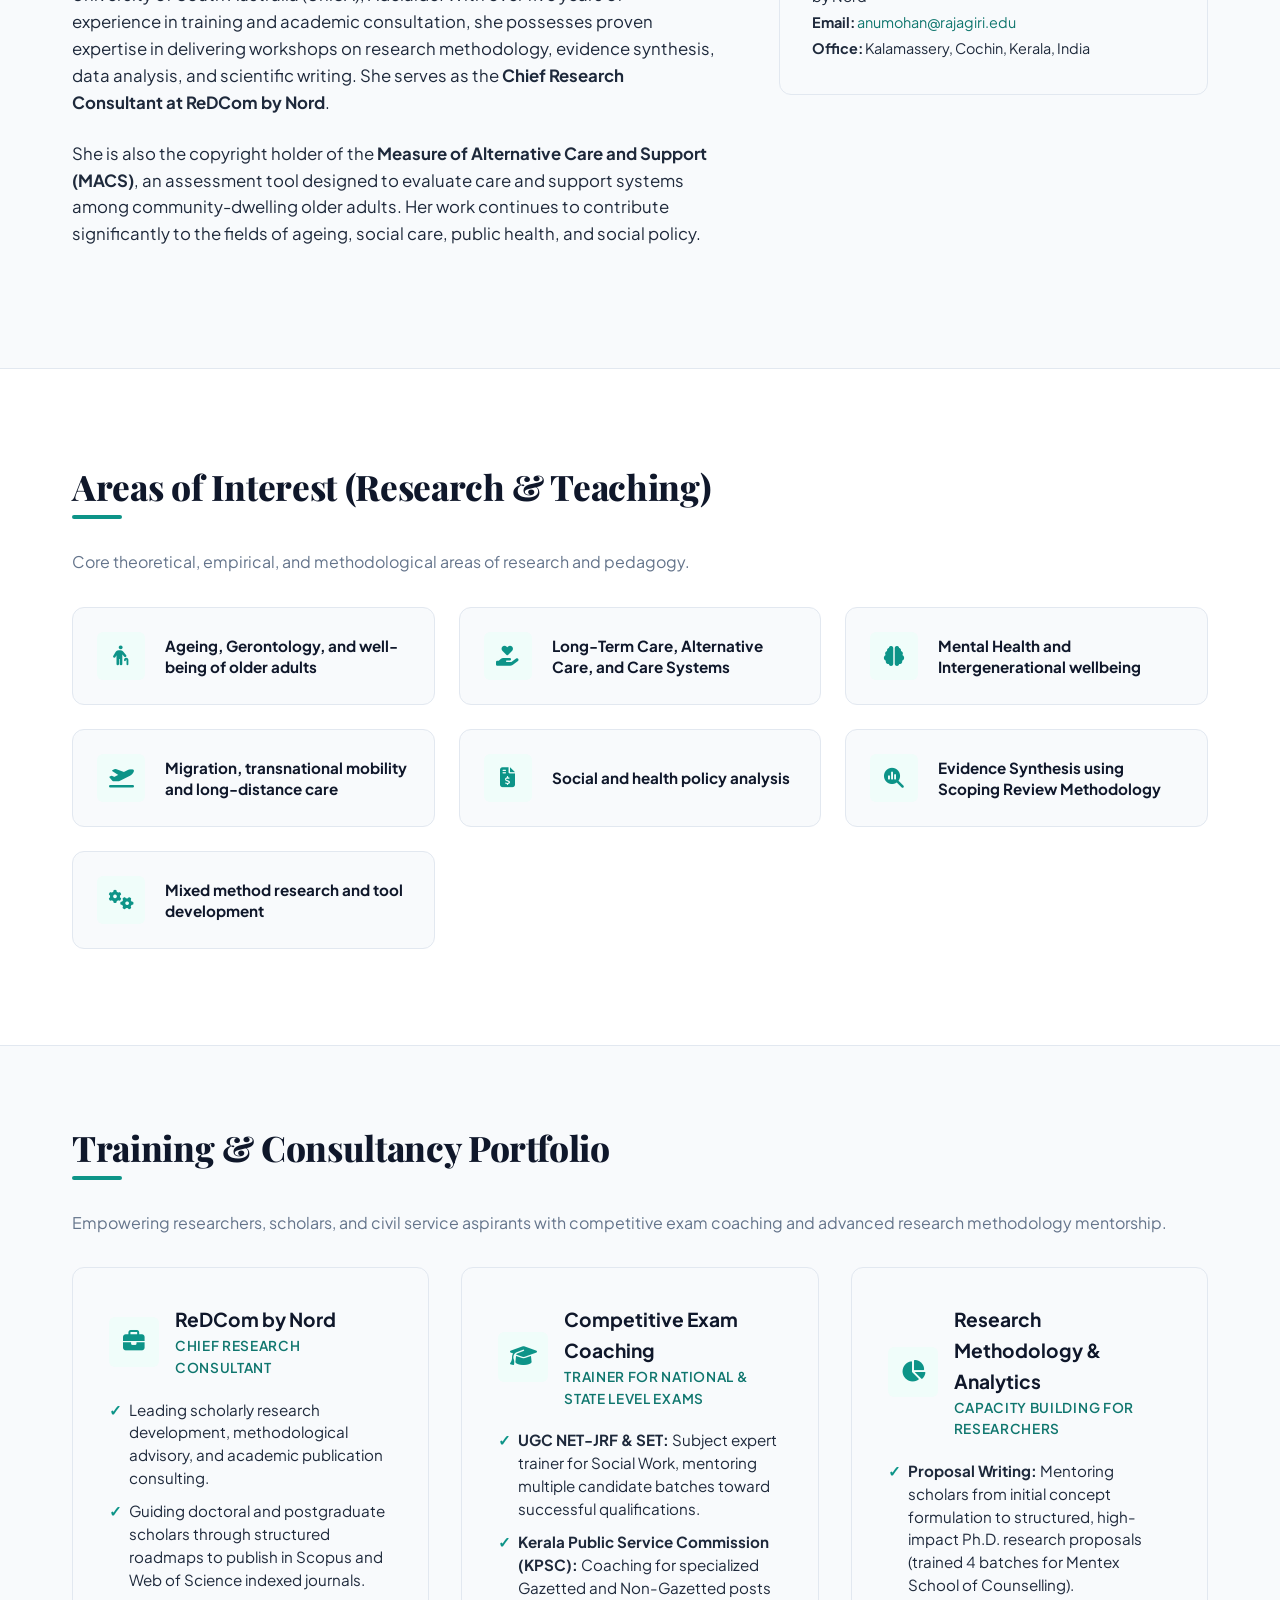
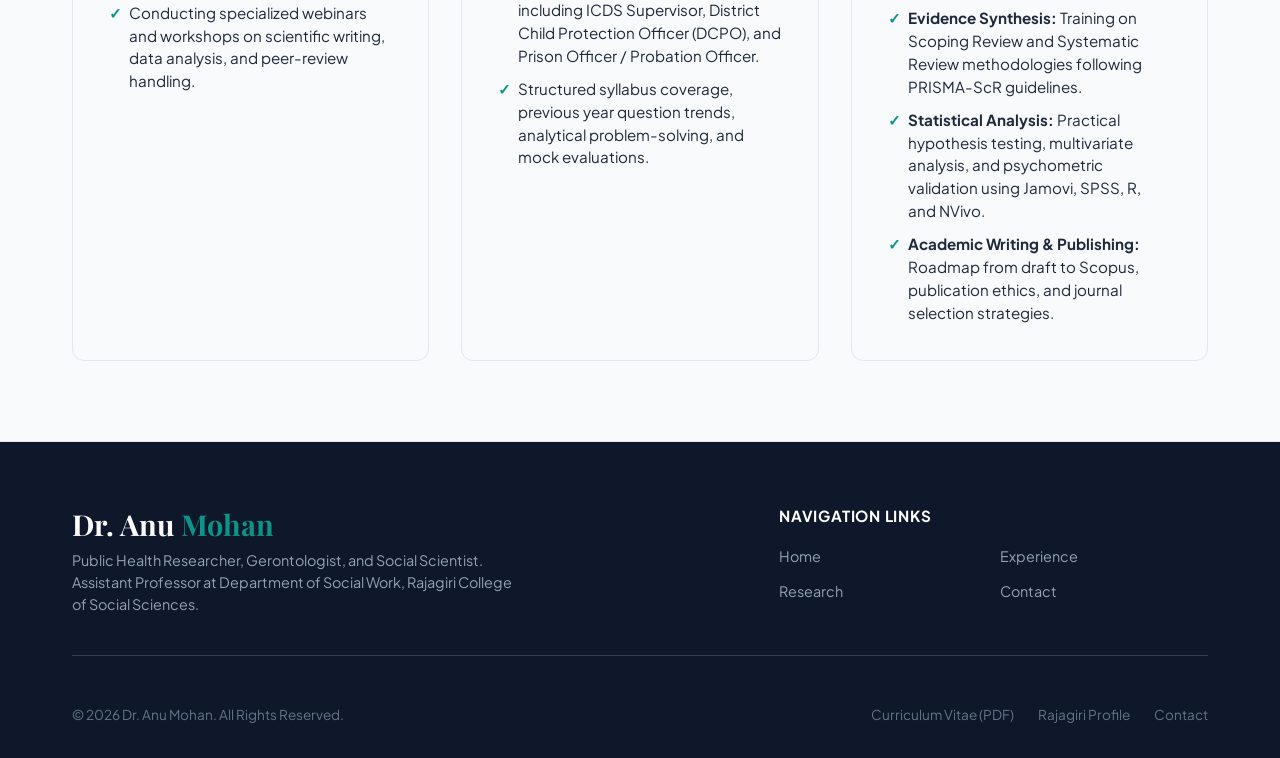
==== commit 10f3b489: "feat: add 2026 Global Public Health publication, trainer portfolio, and update Ph.D. awarded status" ====
--- a/index.html
+++ b/index.html
@@ -38,7 +38,7 @@
       <div class="hero-text">
         <div class="hero-badges">
           <span class="badge"><i class="fa-solid fa-building-columns"></i> Assistant Professor, Rajagiri</span>
-          <span class="badge"><i class="fa-solid fa-graduation-cap"></i> Ph.D. (MAHE, Thesis Submitted)</span>
+          <span class="badge"><i class="fa-solid fa-graduation-cap"></i> Ph.D. in Public Health (MAHE)</span>
           <span class="badge"><i class="fa-solid fa-award"></i> UGC-NET &amp; JRF</span>
           <span class="badge"><i class="fa-solid fa-certificate"></i> Kerala SET Qualified</span>
         </div>
@@ -62,6 +62,10 @@
             <a href="tel:+918281433327">+91 8281433327</a>
           </div>
           <div class="hero-meta-item">
+            <i class="fa-brands fa-orcid"></i>
+            <a href="https://orcid.org/0009-0008-4764-7502" target="_blank" rel="noopener noreferrer">ORCID</a>
+          </div>
+          <div class="hero-meta-item">
             <i class="fa-brands fa-linkedin"></i>
             <a href="https://www.linkedin.com/school/rajagiri-college-of-social-sciences-autonomous" target="_blank">LinkedIn</a>
           </div>
@@ -94,13 +98,13 @@
             Anu Mohan is a researcher and an educator specializing in ageing, migration, public health, and long-term care systems. She is currently serving as an <strong>Assistant Professor</strong> in the Department of Social Work at Rajagiri College of Social Sciences (Autonomous), Kochi.
           </p>
           <p>
-            She has submitted her Ph.D. from the Prasanna School of Public Health, Manipal Academy of Higher Education (MAHE), where her doctoral research investigated alternative care arrangements for older adults in migrant households in Kerala. She is the first rank holder in the Master of Social Work (MSW) program at Rajagiri College of Social Sciences and was conferred the Roy and Chacko Memorial Award for Best Outgoing Student. 
+            She holds a <strong>Ph.D. in Public Health</strong> from the Prasanna School of Public Health, Manipal Academy of Higher Education (MAHE), where her doctoral research investigated alternative care arrangements for older adults in migrant households in Kerala. She is the first rank holder in the Master of Social Work (MSW) program at Rajagiri College of Social Sciences and was conferred the Roy and Chacko Memorial Award for Best Outgoing Student. 
           </p>
           <p>
             She has served as a <strong>Research Consultant</strong> at the N-SPRITE Center at the National Institute of Mental Health and Neurosciences (NIMHANS), Bengaluru, contributing to projects related to suicide prevention, monitoring and evaluation, and public health research. 
           </p>
           <p>
-            Anu is also a recipient of the prestigious Endeavour Australia Cheung Kong Award (2019), under which she completed her international field practicum at the University of South Australia (UniSA), Adelaide. With over five years of experience in training and academic consultation, she possesses proven expertise in delivering workshops on research methodology, evidence synthesis, data analysis, and scientific writing.
+            Anu is also a recipient of the prestigious Endeavour Australia Cheung Kong Award (2019), under which she completed her international field practicum at the University of South Australia (UniSA), Adelaide. With over five years of experience in training and academic consultation, she possesses proven expertise in delivering workshops on research methodology, evidence synthesis, data analysis, and scientific writing. She serves as the <strong>Chief Research Consultant at ReDCom by Nord</strong>.
           </p>
           <p>
             She is also the copyright holder of the <strong>Measure of Alternative Care and Support (MACS)</strong>, an assessment tool designed to evaluate care and support systems among community-dwelling older adults. Her work continues to contribute significantly to the fields of ageing, social care, public health, and social policy.
@@ -126,6 +130,7 @@
               <li><strong>Designation:</strong> Assistant Professor</li>
               <li><strong>Department:</strong> Department of Social Work</li>
               <li><strong>Institution:</strong> Rajagiri College of Social Sciences (Autonomous)</li>
+              <li><strong>Consultancy:</strong> Chief Research Consultant, ReDCom by Nord</li>
               <li><strong>Email:</strong> <a href="mailto:anumohan@rajagiri.edu">anumohan@rajagiri.edu</a></li>
               <li><strong>Office:</strong> Kalamassery, Cochin, Kerala, India</li>
             </ul>
@@ -169,6 +174,67 @@
           <div class="interest-icon"><i class="fa-solid fa-gears"></i></div>
           <span>Mixed method research and tool development</span>
         </div>
+      </div>
+    </div>
+  </section>
+
+  <!-- Trainer & Consultancy Portfolio Section -->
+  <section class="trainer-portfolio" id="trainer-portfolio" style="background-color: var(--bg-card); padding: 5rem 0;">
+    <div class="container">
+      <h2>Training &amp; Consultancy Portfolio</h2>
+      <p style="color: var(--text-muted); margin-bottom: 2rem;">Empowering researchers, scholars, and civil service aspirants with competitive exam coaching and advanced research methodology mentorship.</p>
+      
+      <div class="trainer-grid">
+        
+        <!-- Trainer Card 1 -->
+        <div class="trainer-card">
+          <div class="trainer-card-header">
+            <div class="trainer-card-icon"><i class="fa-solid fa-briefcase"></i></div>
+            <div>
+              <div class="trainer-card-title">ReDCom by Nord</div>
+              <div class="trainer-card-subtitle">Chief Research Consultant</div>
+            </div>
+          </div>
+          <ul class="trainer-card-list">
+            <li>Leading scholarly research development, methodological advisory, and academic publication consulting.</li>
+            <li>Guiding doctoral and postgraduate scholars through structured roadmaps to publish in Scopus and Web of Science indexed journals.</li>
+            <li>Conducting specialized webinars and workshops on scientific writing, data analysis, and peer-review handling.</li>
+          </ul>
+        </div>
+
+        <!-- Trainer Card 2 -->
+        <div class="trainer-card">
+          <div class="trainer-card-header">
+            <div class="trainer-card-icon"><i class="fa-solid fa-graduation-cap"></i></div>
+            <div>
+              <div class="trainer-card-title">Competitive Exam Coaching</div>
+              <div class="trainer-card-subtitle">Trainer for National &amp; State Level Exams</div>
+            </div>
+          </div>
+          <ul class="trainer-card-list">
+            <li><strong>UGC NET-JRF &amp; SET:</strong> Subject expert trainer for Social Work, mentoring multiple candidate batches toward successful qualifications.</li>
+            <li><strong>Kerala Public Service Commission (KPSC):</strong> Coaching for specialized Gazetted and Non-Gazetted posts including ICDS Supervisor, District Child Protection Officer (DCPO), and Prison Officer / Probation Officer.</li>
+            <li>Structured syllabus coverage, previous year question trends, analytical problem-solving, and mock evaluations.</li>
+          </ul>
+        </div>
+
+        <!-- Trainer Card 3 -->
+        <div class="trainer-card">
+          <div class="trainer-card-header">
+            <div class="trainer-card-icon"><i class="fa-solid fa-chart-pie"></i></div>
+            <div>
+              <div class="trainer-card-title">Research Methodology &amp; Analytics</div>
+              <div class="trainer-card-subtitle">Capacity Building for Researchers</div>
+            </div>
+          </div>
+          <ul class="trainer-card-list">
+            <li><strong>Proposal Writing:</strong> Mentoring scholars from initial concept formulation to structured, high-impact Ph.D. research proposals (trained 4 batches for Mentex School of Counselling).</li>
+            <li><strong>Evidence Synthesis:</strong> Training on Scoping Review and Systematic Review methodologies following PRISMA-ScR guidelines.</li>
+            <li><strong>Statistical Analysis:</strong> Practical hypothesis testing, multivariate analysis, and psychometric validation using Jamovi, SPSS, R, and NVivo.</li>
+            <li><strong>Academic Writing &amp; Publishing:</strong> Roadmap from draft to Scopus, publication ethics, and journal selection strategies.</li>
+          </ul>
+        </div>
+
       </div>
     </div>
   </section>
--- a/styles.css
+++ b/styles.css
@@ -1616,6 +1616,90 @@
   margin-bottom: 1.5rem;
 }
 
+/* Trainer & Consultancy Section */
+.trainer-grid {
+  display: grid;
+  grid-template-columns: repeat(auto-fit, minmax(320px, 1fr));
+  gap: 2rem;
+  margin-top: 2rem;
+}
+
+.trainer-card {
+  background-color: var(--bg-card);
+  border: 1px solid var(--border-light);
+  border-radius: var(--radius-md);
+  padding: 2.25rem;
+  transition: var(--transition);
+  display: flex;
+  flex-direction: column;
+}
+
+.trainer-card:hover {
+  transform: translateY(-3px);
+  border-color: var(--accent);
+  box-shadow: var(--shadow-md);
+  background-color: #ffffff;
+}
+
+.trainer-card-header {
+  display: flex;
+  align-items: center;
+  gap: 1rem;
+  margin-bottom: 1.25rem;
+}
+
+.trainer-card-icon {
+  width: 50px;
+  height: 50px;
+  border-radius: var(--radius-sm);
+  background-color: var(--primary-light);
+  color: var(--accent);
+  display: flex;
+  align-items: center;
+  justify-content: center;
+  font-size: 1.35rem;
+  flex-shrink: 0;
+}
+
+.trainer-card-title {
+  font-size: 1.2rem;
+  font-family: var(--font-sans);
+  font-weight: 700;
+  color: var(--text-heading);
+}
+
+.trainer-card-subtitle {
+  font-size: 0.85rem;
+  color: var(--primary);
+  font-weight: 600;
+  text-transform: uppercase;
+  letter-spacing: 0.05em;
+}
+
+.trainer-card-list {
+  list-style: none;
+  font-size: 0.95rem;
+  color: var(--text-secondary);
+  display: flex;
+  flex-direction: column;
+  gap: 0.65rem;
+  flex-grow: 1;
+}
+
+.trainer-card-list li {
+  position: relative;
+  padding-left: 1.25rem;
+  line-height: 1.5;
+}
+
+.trainer-card-list li::before {
+  content: "✓";
+  position: absolute;
+  left: 0;
+  color: var(--accent);
+  font-weight: 700;
+}
+
 /* Responsive Styles */
 @media (max-width: 1024px) {
   h1 {
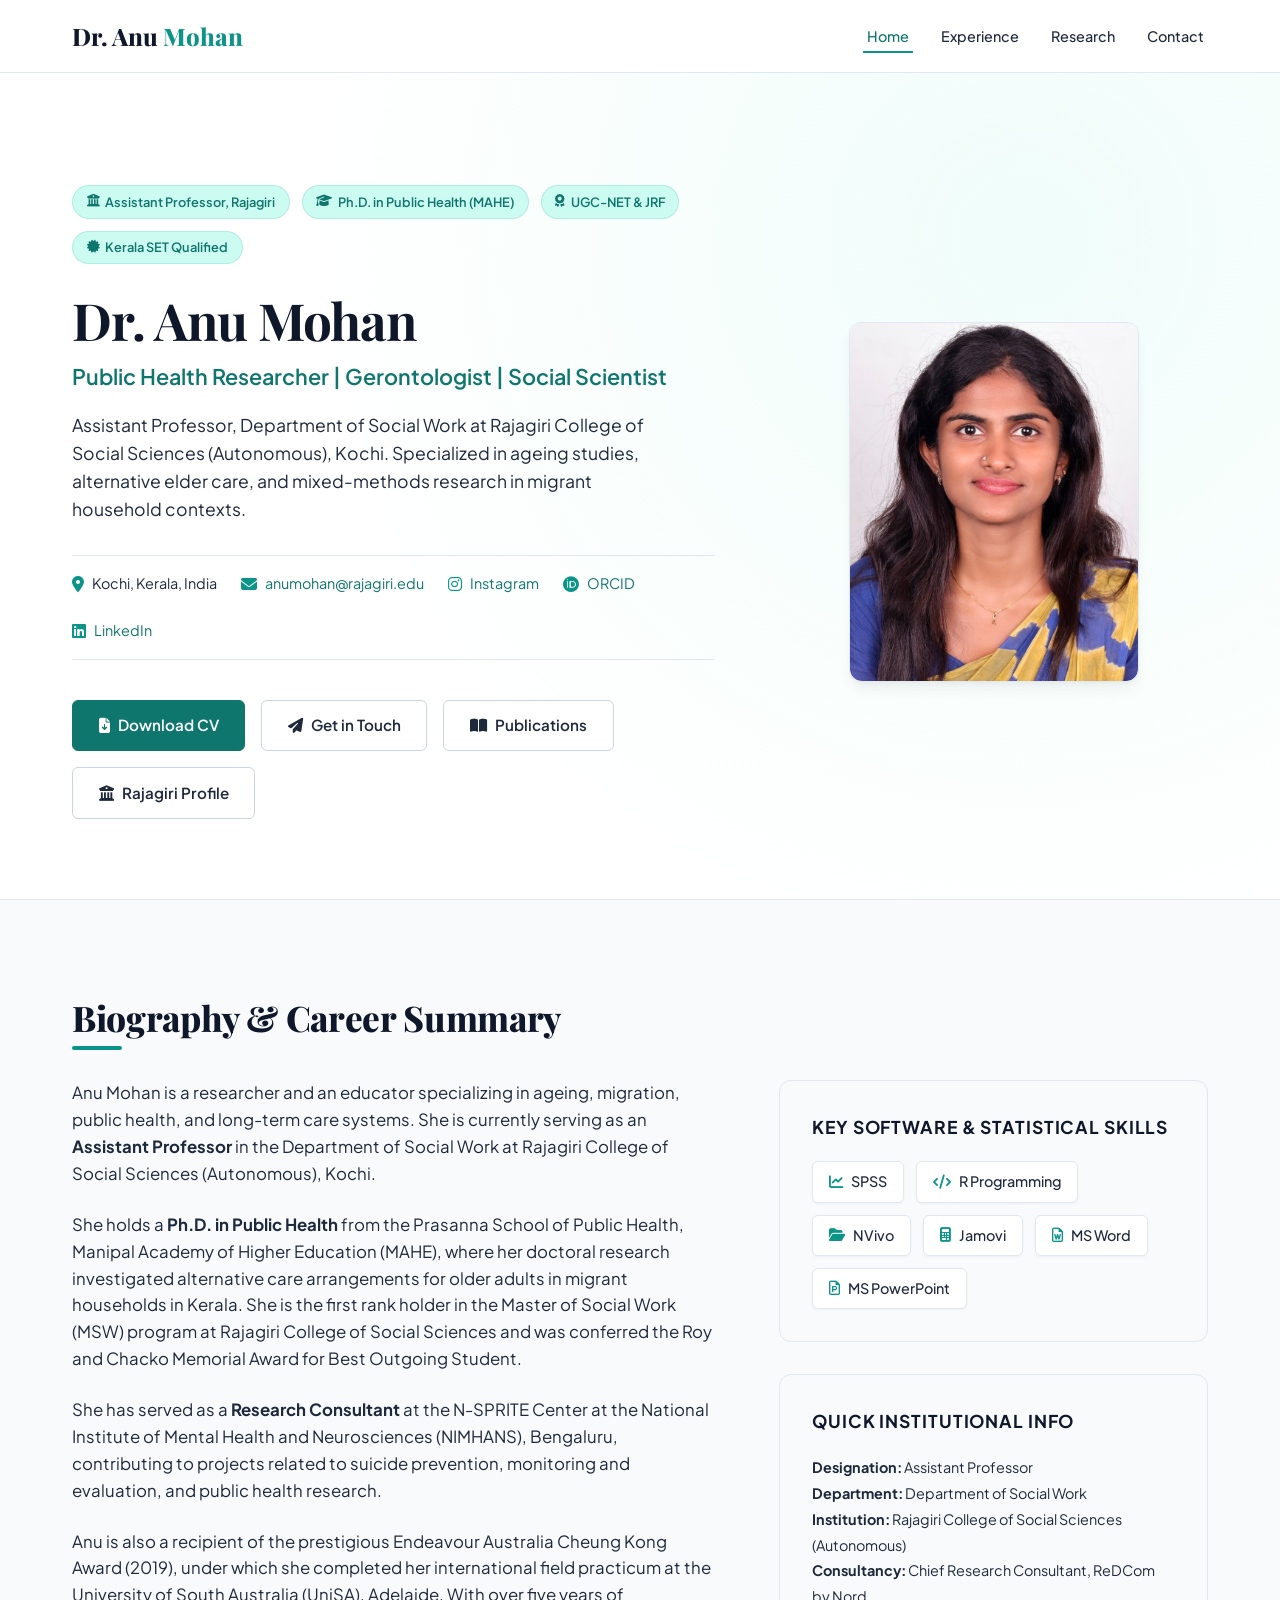
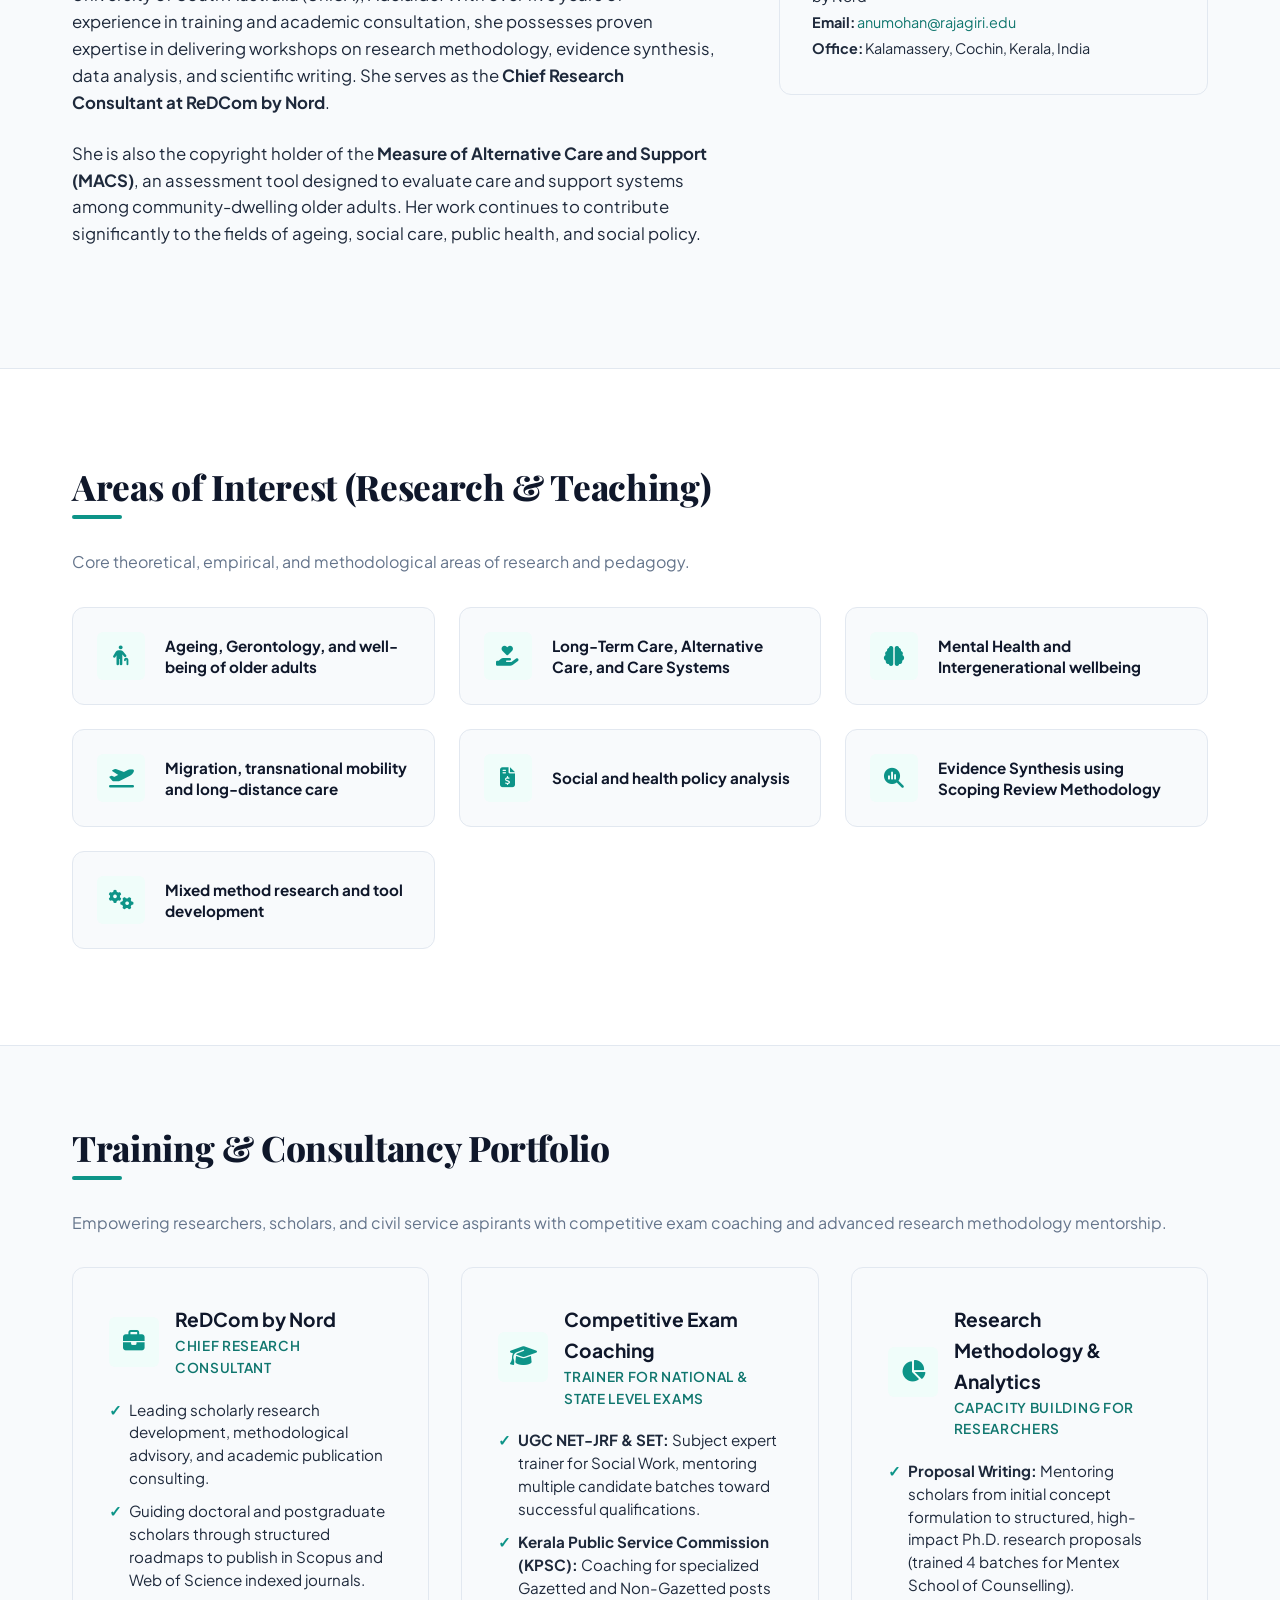
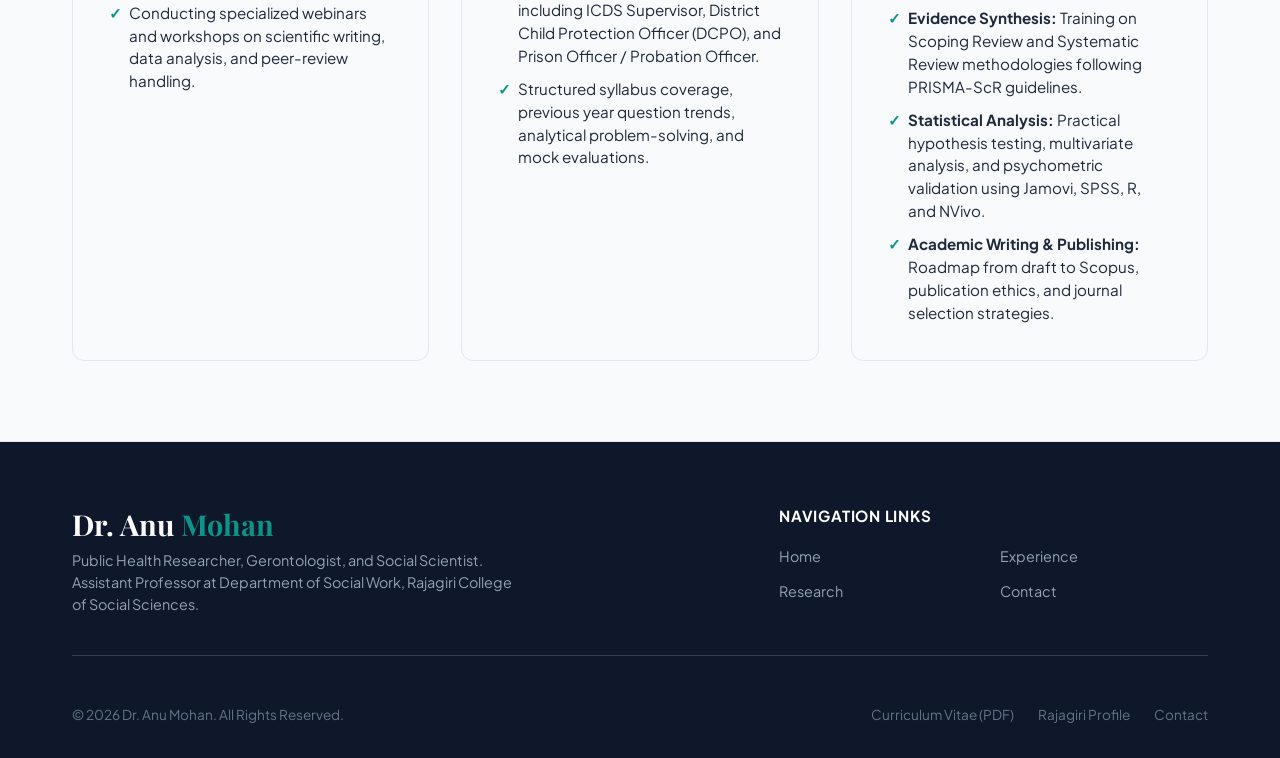
==== commit 5b0c0f9e: "fix: remove personal mobile number and add Instagram profile link" ====
--- a/index.html
+++ b/index.html
@@ -58,8 +58,8 @@
             <a href="mailto:anumohan@rajagiri.edu">anumohan@rajagiri.edu</a>
           </div>
           <div class="hero-meta-item">
-            <i class="fa-solid fa-phone"></i>
-            <a href="tel:+918281433327">+91 8281433327</a>
+            <i class="fa-brands fa-instagram"></i>
+            <a href="https://www.instagram.com/dr_anu_mohan_?stkn=MXcwcTk4ejJjenlhMg==" target="_blank" rel="noopener noreferrer">Instagram</a>
           </div>
           <div class="hero-meta-item">
             <i class="fa-brands fa-orcid"></i>
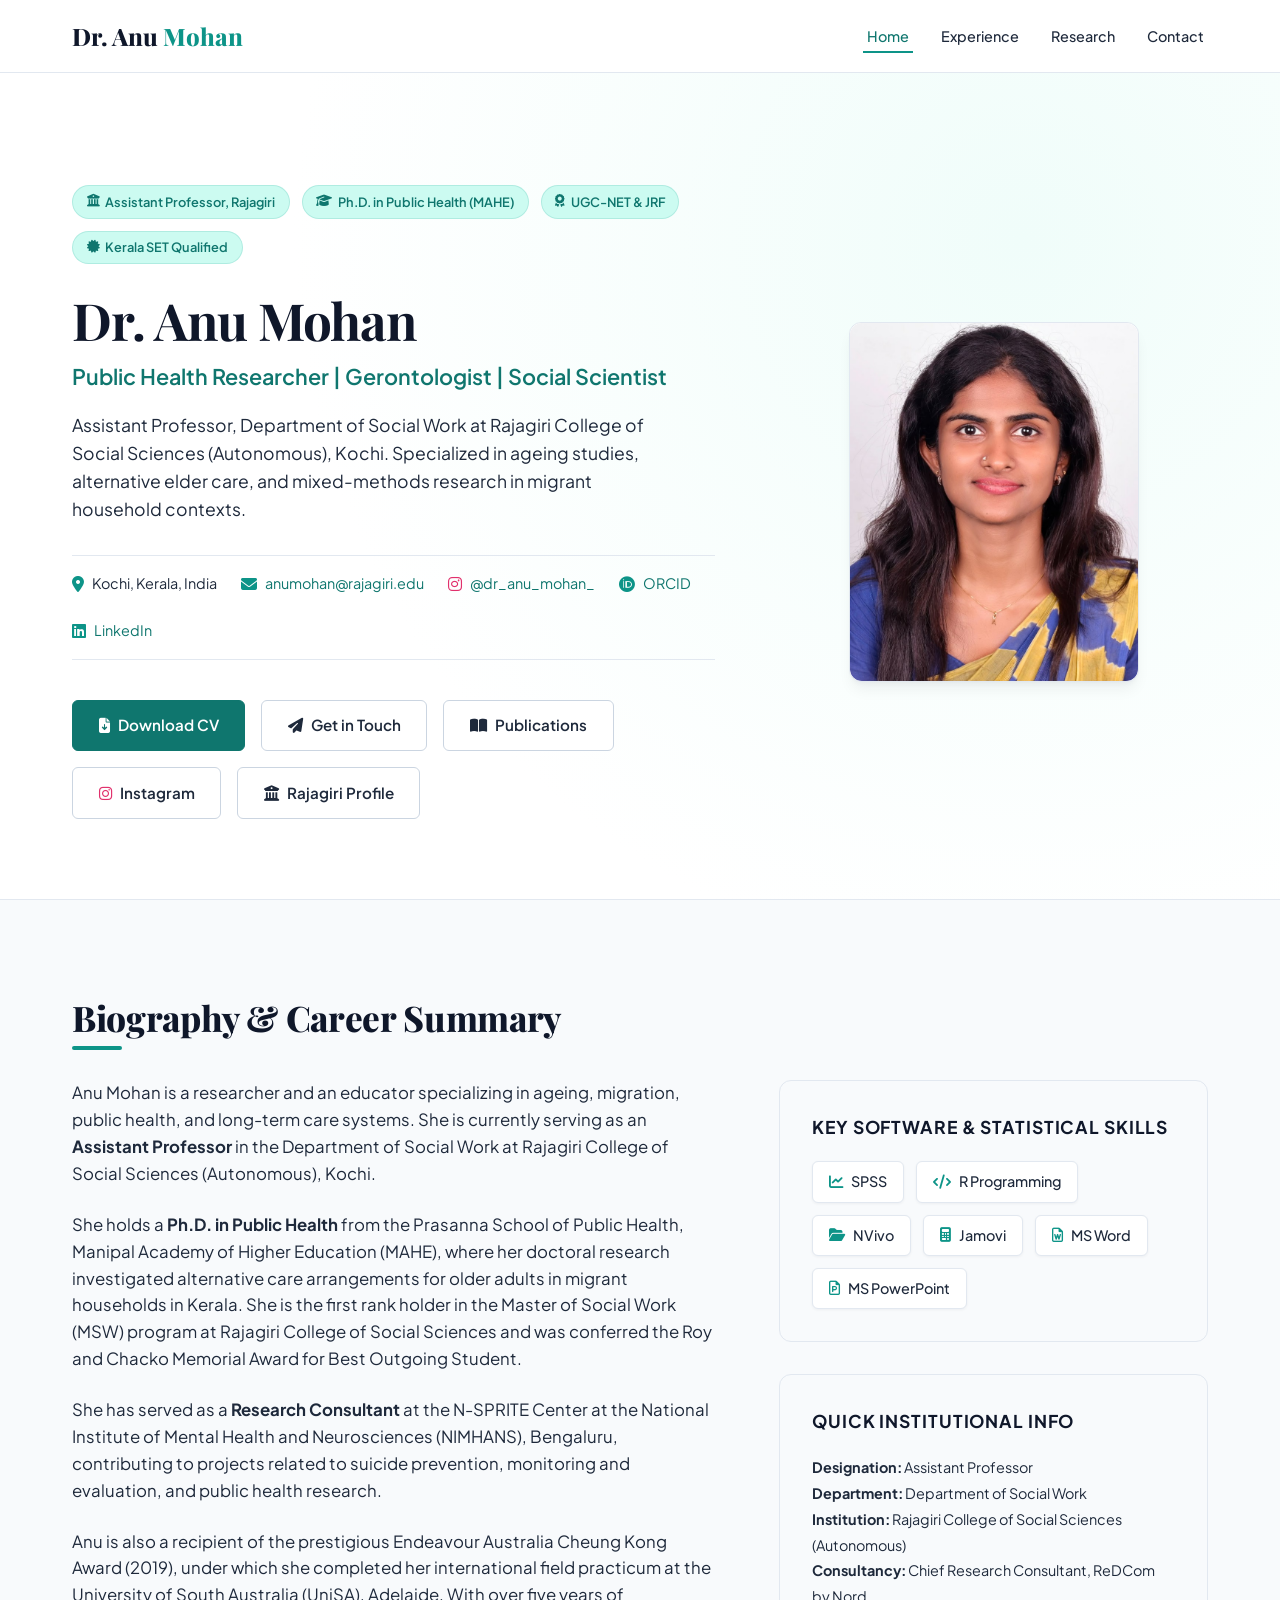
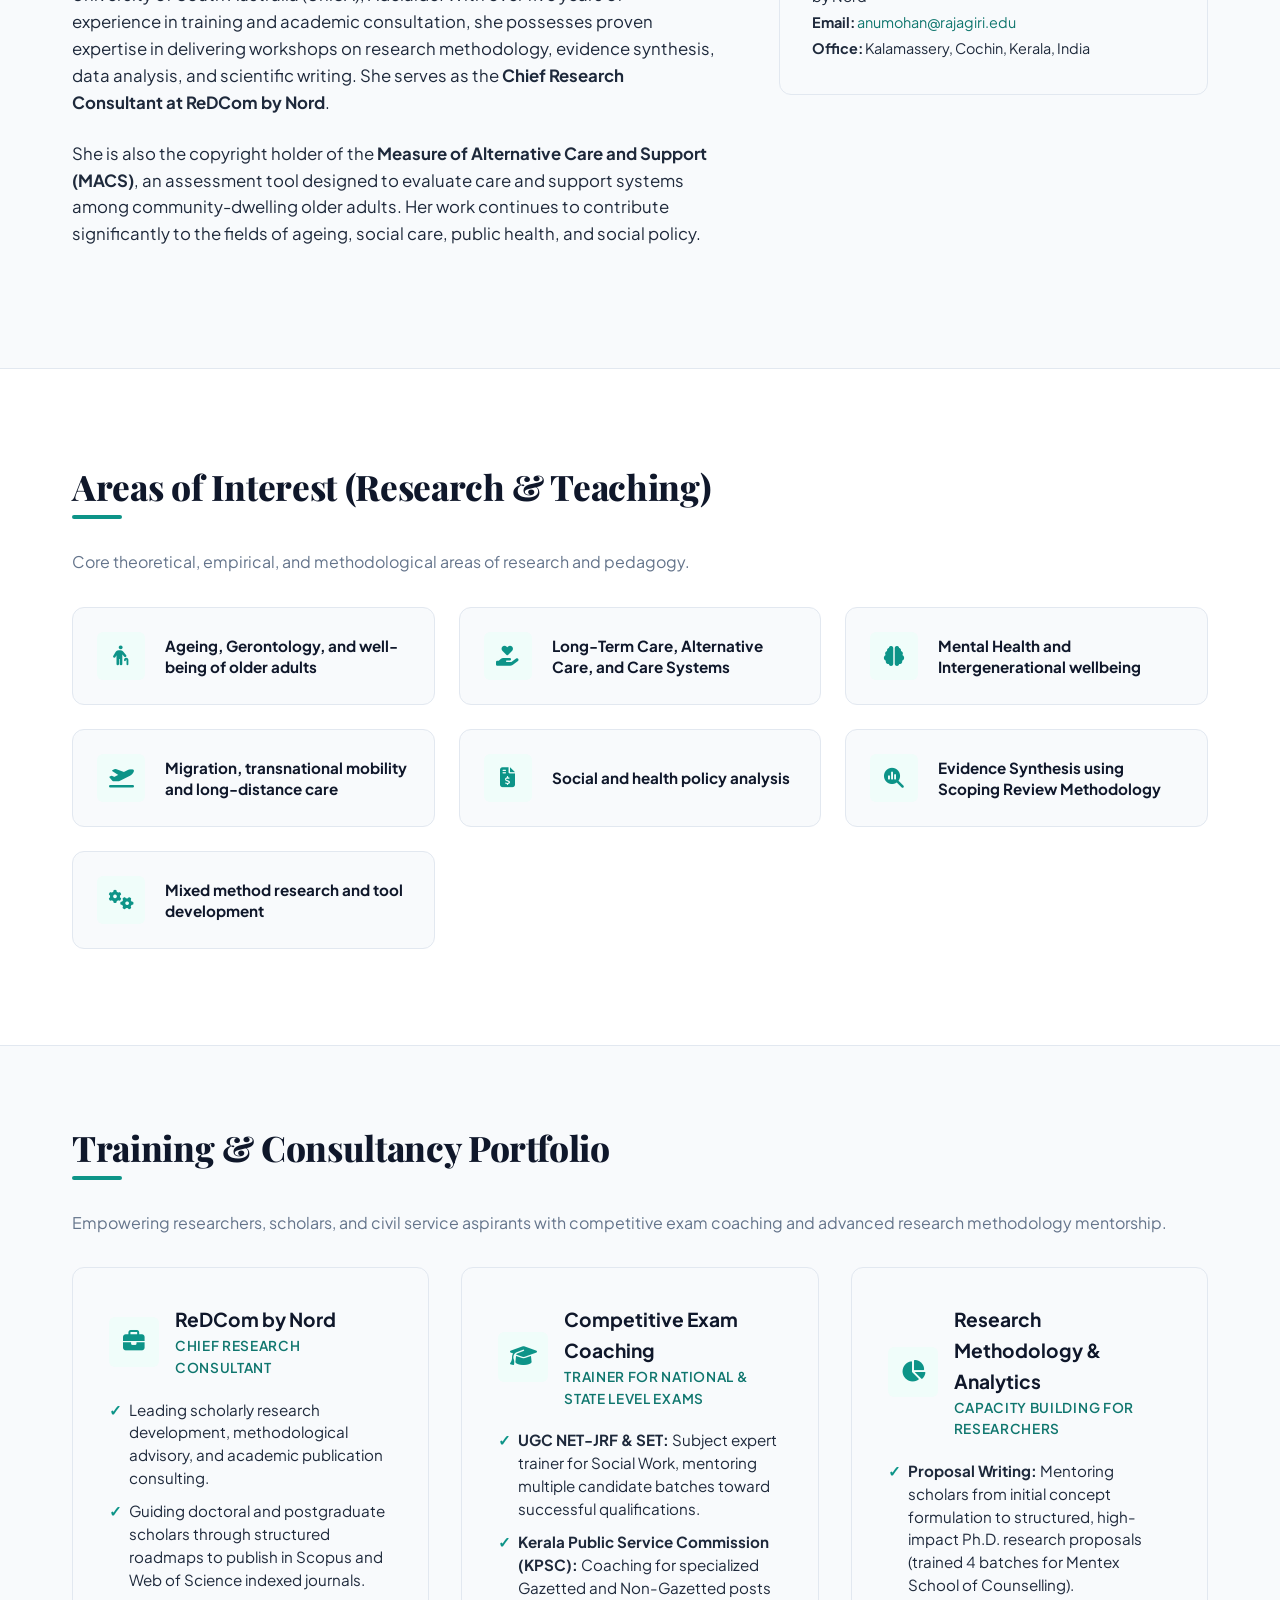
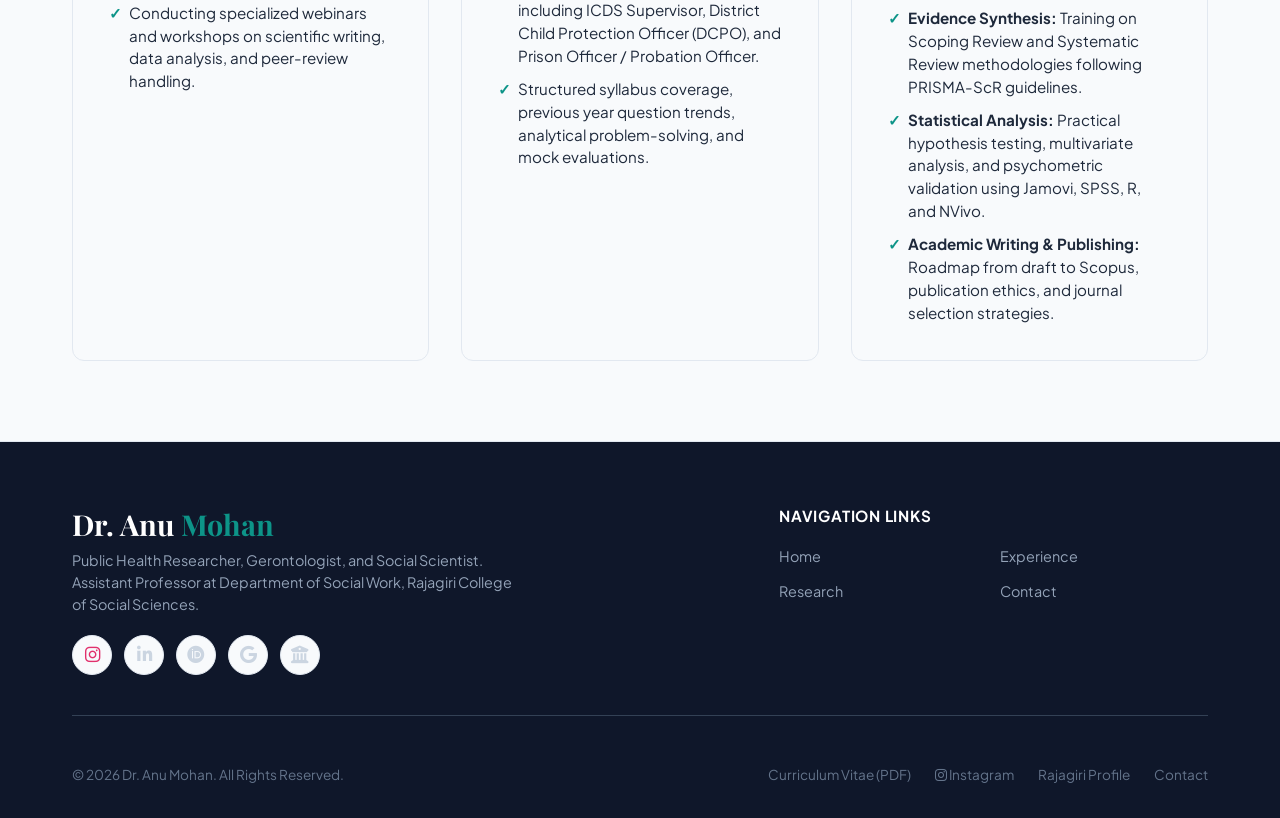
==== commit f7686c80: "feat: integrate Instagram link across hero CTA, hero metadata, and all page footers" ====
--- a/index.html
+++ b/index.html
@@ -58,8 +58,8 @@
             <a href="mailto:anumohan@rajagiri.edu">anumohan@rajagiri.edu</a>
           </div>
           <div class="hero-meta-item">
-            <i class="fa-brands fa-instagram"></i>
-            <a href="https://www.instagram.com/dr_anu_mohan_?stkn=MXcwcTk4ejJjenlhMg==" target="_blank" rel="noopener noreferrer">Instagram</a>
+            <i class="fa-brands fa-instagram" style="color: #E1306C;"></i>
+            <a href="https://www.instagram.com/dr_anu_mohan_?stkn=MXcwcTk4ejJjenlhMg==" target="_blank" rel="noopener noreferrer">@dr_anu_mohan_</a>
           </div>
           <div class="hero-meta-item">
             <i class="fa-brands fa-orcid"></i>
@@ -75,6 +75,7 @@
           <a href="assets/Dr_Anu_Mohan_CV.pdf" class="btn btn-primary" download><i class="fa-solid fa-file-arrow-down"></i> Download CV</a>
           <a href="contact.html" class="btn btn-secondary"><i class="fa-solid fa-paper-plane"></i> Get in Touch</a>
           <a href="research.html" class="btn btn-secondary"><i class="fa-solid fa-book-open"></i> Publications</a>
+          <a href="https://www.instagram.com/dr_anu_mohan_?stkn=MXcwcTk4ejJjenlhMg==" target="_blank" rel="noopener noreferrer" class="btn btn-secondary" title="Follow on Instagram"><i class="fa-brands fa-instagram" style="color: #E1306C;"></i> Instagram</a>
           <a href="https://rajagiri.edu/faculty-profile-details/anu-mohan" target="_blank" rel="noopener noreferrer" class="btn btn-secondary" title="View official faculty profile at Rajagiri College"><i class="fa-solid fa-building-columns"></i> Rajagiri Profile</a>
         </div>
       </div>
@@ -246,6 +247,13 @@
         <div class="footer-brand">
           <h3>Dr. Anu <span>Mohan</span></h3>
           <p>Public Health Researcher, Gerontologist, and Social Scientist. Assistant Professor at Department of Social Work, Rajagiri College of Social Sciences.</p>
+          <div class="footer-social-links" style="margin-top: 1.25rem; display: flex; gap: 0.75rem;">
+            <a href="https://www.instagram.com/dr_anu_mohan_?stkn=MXcwcTk4ejJjenlhMg==" target="_blank" rel="noopener noreferrer" class="social-btn" aria-label="Instagram" title="Instagram: @dr_anu_mohan_"><i class="fa-brands fa-instagram" style="color: #E1306C;"></i></a>
+            <a href="https://www.linkedin.com/school/rajagiri-college-of-social-sciences-autonomous" target="_blank" rel="noopener noreferrer" class="social-btn" aria-label="LinkedIn" title="LinkedIn"><i class="fa-brands fa-linkedin-in"></i></a>
+            <a href="https://orcid.org/0009-0008-4764-7502" target="_blank" rel="noopener noreferrer" class="social-btn" aria-label="ORCID" title="ORCID Profile"><i class="fa-brands fa-orcid"></i></a>
+            <a href="https://scholar.google.com" target="_blank" rel="noopener noreferrer" class="social-btn" aria-label="Google Scholar" title="Google Scholar"><i class="fa-brands fa-google"></i></a>
+            <a href="https://rajagiri.edu/faculty-profile-details/anu-mohan" target="_blank" rel="noopener noreferrer" class="social-btn" aria-label="Rajagiri Profile" title="Rajagiri Faculty Profile"><i class="fa-solid fa-building-columns"></i></a>
+          </div>
         </div>
         <div class="footer-links">
           <h4>Navigation Links</h4>
@@ -261,6 +269,7 @@
         <p>&copy; 2026 Dr. Anu Mohan. All Rights Reserved.</p>
         <div class="footer-bottom-links">
           <a href="assets/Dr_Anu_Mohan_CV.pdf" download>Curriculum Vitae (PDF)</a>
+          <a href="https://www.instagram.com/dr_anu_mohan_?stkn=MXcwcTk4ejJjenlhMg==" target="_blank" rel="noopener noreferrer"><i class="fa-brands fa-instagram"></i> Instagram</a>
           <a href="https://rajagiri.edu/faculty-profile-details/anu-mohan" target="_blank" rel="noopener noreferrer">Rajagiri Profile</a>
           <a href="contact.html">Contact</a>
         </div>
